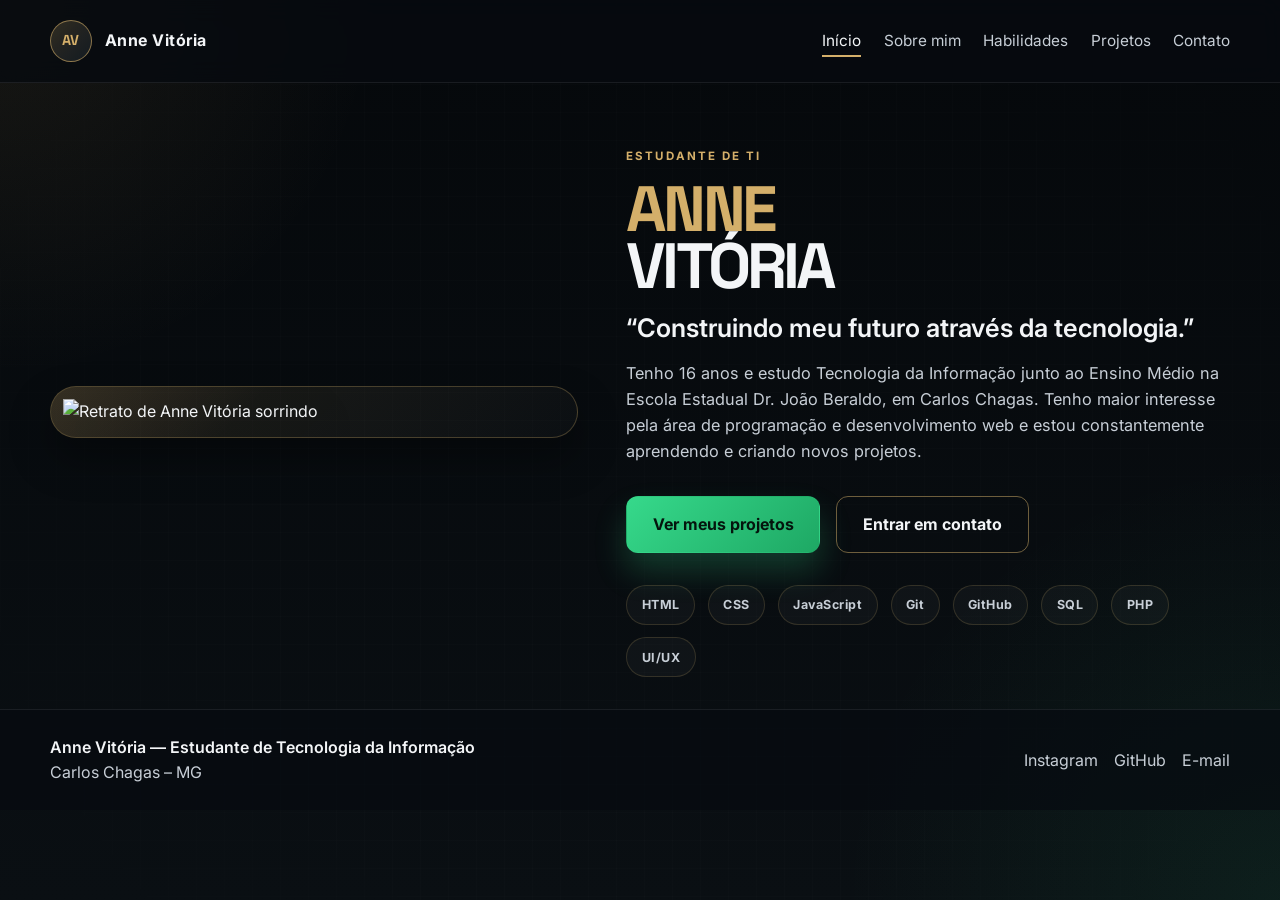
==== index.html @ f596e4fb "Add files via upload" ====
<!DOCTYPE html>
<html lang="pt-BR">
  <head>
    <meta charset="UTF-8" />
    <meta name="viewport" content="width=device-width, initial-scale=1.0" />
    <meta
      name="description"
      content="Portfólio pessoal de Anne Vitória, estudante de Tecnologia da Informação com interesse em programação e desenvolvimento web."
    />
    <title>Anne Vitória | Portfólio</title>
    <link rel="preconnect" href="https://fonts.googleapis.com" />
    <link rel="preconnect" href="https://fonts.gstatic.com" crossorigin />
    <link
      href="https://fonts.googleapis.com/css2?family=Inter:wght@400;500;600;700;800;900&family=Space+Grotesk:wght@500;700&display=swap"
      rel="stylesheet"
    />
    <link rel="stylesheet" href="styles.css" />
  </head>
  <body>
    <div class="page-shell">
      <header class="site-header">
        <div class="container nav-container">
          <a href="index.html" class="brand" aria-label="Página inicial">
            <span class="brand-mark">AV</span>
            <span class="brand-text">Anne Vitória</span>
          </a>

          <button
            class="nav-toggle"
            aria-label="Abrir menu"
            aria-expanded="false"
          >
            <span></span>
            <span></span>
            <span></span>
          </button>

          <nav class="main-nav" aria-label="Navegação principal">
            <ul>
              <li><a href="index.html" class="active">Início</a></li>
              <li><a href="about.html">Sobre mim</a></li>
              <li><a href="skills.html">Habilidades</a></li>
              <li><a href="projects.html">Projetos</a></li>
              <li><a href="contact.html">Contato</a></li>
            </ul>
          </nav>
        </div>
      </header>

      <main>
        <section class="hero">
          <div class="container hero-grid">
            <div class="hero-visual">
              <div class="photo-frame">
                <img
                  src="assets/anne-vitoria.png"
                  alt="Retrato de Anne Vitória sorrindo"
                />
              </div>
            </div>

            <div class="hero-content">
              <p class="eyebrow">Estudante de TI</p>
              <h1>
                Anne
                <span>Vitória</span>
              </h1>

              <p class="lead">
                “Construindo meu futuro através da tecnologia.”
              </p>

              <p class="description">
                Tenho 16 anos e estudo Tecnologia da Informação junto ao Ensino
                Médio na Escola Estadual Dr. João Beraldo, em Carlos Chagas. Tenho
                maior interesse pela área de programação e desenvolvimento web e
                estou constantemente aprendendo e criando novos projetos.
              </p>

              <div class="hero-actions">
                <a href="projects.html" class="btn btn-primary">Ver meus projetos</a>
                <a href="contact.html" class="btn btn-secondary">Entrar em contato</a>
              </div>

              <div class="tech-strip" aria-label="Tecnologias estudadas">
                <span>HTML</span>
                <span>CSS</span>
                <span>JavaScript</span>
                <span>Git</span>
                <span>GitHub</span>
                <span>SQL</span>
                <span>PHP</span>
                <span>UI/UX</span>
              </div>
            </div>
          </div>
        </section>
      </main>

      <footer class="site-footer">
        <div class="container footer-content">
          <div>
            <p class="footer-name">Anne Vitória — Estudante de Tecnologia da Informação</p>
            <p>Carlos Chagas – MG</p>
          </div>

          <div class="footer-links">
            <a href="https://www.instagram.com/anne.vitoriaps/?hl=zh-cn" target="_blank" rel="noreferrer">Instagram</a>
            <a href="https://github.com/" target="_blank" rel="noreferrer">GitHub</a>
            <a href="mailto:annevitoriaps10@gmail.com">E-mail</a>
          </div>
        </div>
      </footer>
    </div>

    <script src="script.js"></script>
  </body>
</html>
---- styles.css ----
:root {
  --bg: #070b10;
  --bg-soft: #10161d;
  --panel: #121a21;
  --panel-strong: #1a222b;
  --text: #f3f5f7;
  --text-soft: #c7ced6;
  --muted: #8f9aa5;
  --gold: #d4af6a;
  --gold-soft: rgba(212, 175, 106, 0.2);
  --green: #36d98b;
  --green-dark: #1ea864;
  --border: rgba(255, 255, 255, 0.08);
  --shadow: 0 20px 40px rgba(0, 0, 0, 0.35);
  --radius: 22px;
  --container: 1180px;
}

* {
  box-sizing: border-box;
  margin: 0;
  padding: 0;
}

html {
  scroll-behavior: smooth;
}

body {
  font-family: "Inter", sans-serif;
  background:
    radial-gradient(circle at top left, rgba(212, 175, 106, 0.09), transparent 24%),
    radial-gradient(circle at bottom right, rgba(54, 217, 139, 0.08), transparent 28%),
    linear-gradient(180deg, #05080b 0%, #0a0f13 100%);
  color: var(--text);
  line-height: 1.6;
}

img {
  max-width: 100%;
  display: block;
}

a {
  color: inherit;
  text-decoration: none;
}

button,
input,
textarea {
  font: inherit;
}

.page-shell {
  min-height: 100vh;
  position: relative;
  overflow: hidden;
}

.page-shell::before {
  content: "";
  position: absolute;
  inset: 0;
  background-image:
    linear-gradient(rgba(255, 255, 255, 0.02) 1px, transparent 1px),
    linear-gradient(90deg, rgba(255, 255, 255, 0.02) 1px, transparent 1px);
  background-size: 28px 28px;
  mask-image: radial-gradient(circle at center, black 50%, transparent 100%);
  pointer-events: none;
  opacity: 0.6;
}

.container {
  width: min(var(--container), calc(100% - 2rem));
  margin: 0 auto;
  position: relative;
  z-index: 1;
}

.site-header {
  position: sticky;
  top: 0;
  z-index: 100;
  background: rgba(7, 11, 16, 0.8);
  backdrop-filter: blur(12px);
  border-bottom: 1px solid var(--border);
}

.nav-container {
  display: flex;
  align-items: center;
  justify-content: space-between;
  min-height: 82px;
}

.brand {
  display: inline-flex;
  align-items: center;
  gap: 0.8rem;
  font-weight: 700;
  letter-spacing: 0.03em;
}

.brand-mark {
  width: 42px;
  height: 42px;
  border-radius: 50%;
  display: grid;
  place-items: center;
  border: 1px solid rgba(212, 175, 106, 0.6);
  background: linear-gradient(135deg, rgba(212, 175, 106, 0.2), rgba(35, 50, 63, 0.4));
  color: var(--gold);
  font-family: "Space Grotesk", sans-serif;
  font-size: 0.9rem;
}

.brand-text {
  font-size: 1rem;
  color: var(--text);
}

.main-nav ul {
  display: flex;
  align-items: center;
  gap: 1.4rem;
  list-style: none;
}

.main-nav a {
  color: var(--text-soft);
  font-size: 0.96rem;
  position: relative;
  transition: 0.25s ease;
}

.main-nav a::after {
  content: "";
  position: absolute;
  left: 0;
  bottom: -0.4rem;
  width: 100%;
  height: 2px;
  background: var(--gold);
  transform: scaleX(0);
  transform-origin: center;
  transition: transform 0.25s ease;
}

.main-nav a:hover::after,
.main-nav a.active::after {
  transform: scaleX(1);
}

.main-nav a:hover,
.main-nav a.active {
  color: var(--text);
}

.hero {
  padding: 4rem 0 2rem;
}

.hero-grid {
  display: grid;
  grid-template-columns: 1.05fr 1.2fr;
  align-items: center;
  gap: 3rem;
}

.hero-visual {
  display: flex;
  justify-content: center;
  align-items: center;
}

.photo-frame {
  position: relative;
  width: min(560px, 100%);
  border-radius: 28px;
  background: linear-gradient(135deg, rgba(212, 175, 106, 0.12), rgba(255, 255, 255, 0.02));
  border: 1px solid rgba(212, 175, 106, 0.28);
  box-shadow: var(--shadow);
  padding: 12px;
  overflow: hidden;
}

.photo-frame::before {
  content: "";
  position: absolute;
  inset: 0;
  background: linear-gradient(135deg, rgba(212, 175, 106, 0.12), transparent 38%);
  pointer-events: none;
}

.photo-frame img {
  width: 100%;
  height: auto;
  object-fit: cover;
  filter: drop-shadow(0 18px 30px rgba(0, 0, 0, 0.35));
}

.hero-content h1 {
  font-family: "Space Grotesk", sans-serif;
  font-size: clamp(3rem, 5vw, 6rem);
  line-height: 0.88;
  letter-spacing: -0.06em;
  margin-bottom: 1.2rem;
  color: var(--gold);
  text-transform: uppercase;
}

.hero-content h1 span {
  display: block;
  color: var(--text);
}

.eyebrow {
  color: var(--gold);
  text-transform: uppercase;
  letter-spacing: 0.18em;
  font-size: 0.72rem;
  font-weight: 700;
  margin-bottom: 1rem;
}

.lead {
  font-size: clamp(1.3rem, 2vw, 2.2rem);
  line-height: 1.2;
  color: var(--text);
  margin-bottom: 1rem;
  font-weight: 600;
}

.description {
  max-width: 620px;
  color: var(--text-soft);
  font-size: 1.02rem;
  margin-bottom: 2rem;
}

.hero-actions {
  display: flex;
  flex-wrap: wrap;
  gap: 1rem;
  margin-bottom: 2rem;
}

.btn {
  display: inline-flex;
  align-items: center;
  justify-content: center;
  min-height: 52px;
  padding: 0.9rem 1.6rem;
  border-radius: 12px;
  font-weight: 700;
  transition: all 0.25s ease;
  border: 1px solid transparent;
  cursor: pointer;
}

.btn-small {
  min-height: 42px;
  padding: 0.72rem 1.2rem;
  font-size: 0.9rem;
}

.btn-primary {
  background: linear-gradient(135deg, var(--green), var(--green-dark));
  color: #04150d;
  box-shadow: 0 18px 32px rgba(54, 217, 139, 0.22);
}

.btn-primary:hover {
  transform: translateY(-2px);
  box-shadow: 0 22px 38px rgba(54, 217, 139, 0.26);
}

.btn-secondary {
  background: transparent;
  border-color: rgba(212, 175, 106, 0.5);
  color: var(--text);
}

.btn-secondary:hover {
  background: rgba(212, 175, 106, 0.08);
}

.btn-full {
  width: 100%;
}

.tech-strip {
  display: flex;
  flex-wrap: wrap;
  gap: 0.8rem;
  margin-top: 1rem;
}

.tech-strip span {
  display: inline-flex;
  align-items: center;
  justify-content: center;
  min-height: 40px;
  padding: 0.55rem 0.9rem;
  border-radius: 999px;
  font-size: 0.78rem;
  font-weight: 700;
  background: rgba(255, 255, 255, 0.03);
  border: 1px solid rgba(212, 175, 106, 0.18);
  color: var(--text-soft);
  letter-spacing: 0.04em;
}

.section {
  padding: 3rem 0 5rem;
}

.page-hero {
  padding: 4rem 0 1.5rem;
  text-align: center;
}

.narrow {
  max-width: 760px;
}

.section-tag {
  color: var(--gold);
  text-transform: uppercase;
  letter-spacing: 0.18em;
  font-size: 0.7rem;
  font-weight: 700;
  margin-bottom: 1rem;
}

.page-hero h2 {
  font-family: "Space Grotesk", sans-serif;
  font-size: clamp(2.2rem, 4vw, 4rem);
  line-height: 1.08;
}

.about-layout {
  display: grid;
  grid-template-columns: 0.95fr 1.15fr;
  gap: 2.5rem;
  align-items: center;
}

.image-panel {
  border-radius: var(--radius);
  background: linear-gradient(135deg, rgba(212, 175, 106, 0.09), rgba(54, 217, 139, 0.03));
  border: 1px solid var(--border);
  overflow: hidden;
  box-shadow: var(--shadow);
  padding: 0.8rem;
}

.image-panel img {
  width: 100%;
  min-height: 420px;
  object-fit: cover;
  border-radius: 18px;
}

.about-text {
  display: grid;
  gap: 1.2rem;
  color: var(--text-soft);
  font-size: 1.04rem;
}

.skills-grid {
  display: grid;
  grid-template-columns: repeat(4, minmax(0, 1fr));
  gap: 1.5rem;
}

.skill-card {
  background: linear-gradient(180deg, rgba(18, 26, 33, 0.9), rgba(13, 18, 23, 0.95));
  border: 1px solid var(--border);
  border-radius: var(--radius);
  padding: 1.5rem;
  min-height: 220px;
  transition: 0.25s ease;
}

.skill-card:hover {
  transform: translateY(-5px);
  border-color: rgba(212, 175, 106, 0.4);
  box-shadow: var(--shadow);
}

.skill-icon {
  width: 74px;
  height: 74px;
  border-radius: 18px;
  display: grid;
  place-items: center;
  background: linear-gradient(135deg, rgba(212, 175, 106, 0.2), rgba(54, 217, 139, 0.1));
  border: 1px solid rgba(212, 175, 106, 0.3);
  font-size: 0.82rem;
  font-weight: 800;
  letter-spacing: 0.04em;
  color: var(--gold);
  margin-bottom: 1.1rem;
}

.skill-card h3 {
  margin-bottom: 0.7rem;
  font-size: 1.15rem;
  color: var(--text);
}

.skill-card p {
  color: var(--text-soft);
  font-size: 0.96rem;
}

.projects-grid {
  display: grid;
  grid-template-columns: repeat(2, minmax(0, 1fr));
  gap: 1.8rem;
}

.project-card {
  background: linear-gradient(180deg, rgba(18, 26, 33, 0.9), rgba(13, 18, 23, 0.95));
  border: 1px solid var(--border);
  border-radius: var(--radius);
  overflow: hidden;
  transition: 0.25s ease;
}

.project-card:hover {
  transform: translateY(-5px);
  box-shadow: var(--shadow);
}

.project-thumb {
  height: 230px;
  background-size: cover;
  background-position: center;
  border-bottom: 1px solid var(--border);
}

.project-thumb-tech {
  background:
    linear-gradient(135deg, rgba(0, 0, 0, 0.2), rgba(0, 0, 0, 0.45)),
    linear-gradient(135deg, #1e2d39, #0e1f2d 50%, #171d25);
}

.project-thumb-two {
  background:
    linear-gradient(135deg, rgba(54, 217, 139, 0.2), rgba(0, 0, 0, 0.5)),
    linear-gradient(135deg, #162229, #101a1f);
}

.project-thumb-three {
  background:
    linear-gradient(135deg, rgba(212, 175, 106, 0.2), rgba(0, 0, 0, 0.45)),
    linear-gradient(135deg, #1a1d29, #0d1017);
}

.project-thumb-four {
  background:
    linear-gradient(135deg, rgba(255, 255, 255, 0.08), rgba(0, 0, 0, 0.35)),
    linear-gradient(135deg, #1d272d, #0d161d);
}

.project-content {
  padding: 1.4rem 1.3rem 1.7rem;
}

.project-tag {
  display: inline-block;
  margin-bottom: 0.6rem;
  color: var(--gold);
  font-weight: 700;
  font-size: 0.76rem;
  text-transform: uppercase;
  letter-spacing: 0.08em;
}

.project-content h3 {
  margin-bottom: 0.7rem;
  font-size: 1.45rem;
}

.project-content p {
  color: var(--text-soft);
  margin-bottom: 1.2rem;
}

.contact-layout {
  display: grid;
  grid-template-columns: 0.9fr 1.1fr;
  gap: 2rem;
  align-items: start;
}

.contact-info {
  background: rgba(18, 26, 33, 0.9);
  border: 1px solid var(--border);
  border-radius: var(--radius);
  padding: 1.8rem;
}

.contact-intro {
  color: var(--text);
  font-size: 1.1rem;
  margin-bottom: 1.5rem;
  line-height: 1.7;
}

.contact-list {
  display: grid;
  gap: 1rem;
}

.contact-list a {
  display: grid;
  gap: 0.25rem;
  border: 1px solid var(--border);
  border-radius: 14px;
  padding: 1rem 1.1rem;
  background: rgba(255, 255, 255, 0.02);
  transition: 0.25s ease;
}

.contact-list a:hover {
  border-color: rgba(212, 175, 106, 0.5);
  transform: translateY(-2px);
}

.contact-label {
  color: var(--gold);
  font-size: 0.72rem;
  font-weight: 700;
  letter-spacing: 0.08em;
  text-transform: uppercase;
}

.contact-form {
  background: rgba(18, 26, 33, 0.9);
  border: 1px solid var(--border);
  border-radius: var(--radius);
  padding: 1.8rem;
}

.field {
  display: grid;
  gap: 0.45rem;
  margin-bottom: 1.1rem;
}

.field label {
  color: var(--text);
  font-weight: 600;
}

.field input,
.field textarea {
  width: 100%;
  border: 1px solid rgba(255, 255, 255, 0.08);
  border-radius: 12px;
  padding: 0.85rem 1rem;
  background: rgba(255, 255, 255, 0.02);
  color: var(--text);
  transition: border-color 0.2s ease;
}

.field input:focus,
.field textarea:focus {
  outline: none;
  border-color: rgba(212, 175, 106, 0.7);
  box-shadow: 0 0 0 3px rgba(212, 175, 106, 0.1);
}

.field textarea {
  min-height: 150px;
  resize: vertical;
}

.error-message {
  min-height: 18px;
  color: #ff7d7d;
  font-size: 0.78rem;
}

.site-footer {
  position: relative;
  z-index: 1;
  border-top: 1px solid var(--border);
  background: rgba(7, 11, 16, 0.7);
}

.footer-content {
  display: flex;
  align-items: center;
  justify-content: space-between;
  gap: 1rem;
  min-height: 100px;
  color: var(--text-soft);
}

.footer-name {
  color: var(--text);
  font-weight: 600;
}

.footer-links {
  display: flex;
  align-items: center;
  flex-wrap: wrap;
  gap: 1rem;
}

.footer-links a {
  color: var(--text-soft);
}

.footer-links a:hover {
  color: var(--gold);
}

.nav-toggle {
  display: none;
  width: 46px;
  height: 46px;
  border-radius: 12px;
  border: 1px solid var(--border);
  background: rgba(255, 255, 255, 0.02);
  cursor: pointer;
  position: relative;
}

.nav-toggle span {
  display: block;
  width: 22px;
  height: 2px;
  background: var(--text);
  border-radius: 2px;
  margin: 0 auto 5px;
}

.nav-toggle span:last-child {
  margin-bottom: 0;
}

@media (max-width: 960px) {
  .hero-grid,
  .about-layout,
  .contact-layout {
    grid-template-columns: 1fr;
  }

  .skills-grid {
    grid-template-columns: repeat(2, minmax(0, 1fr));
  }
}

@media (max-width: 720px) {
  .nav-toggle {
    display: block;
  }

  .main-nav {
    position: absolute;
    top: calc(100% + 0.5rem);
    left: 0;
    right: 0;
    background: rgba(7, 11, 16, 0.96);
    border: 1px solid var(--border);
    border-radius: 18px;
    padding: 1rem;
    opacity: 0;
    visibility: hidden;
    transform: translateY(-10px);
    transition: all 0.25s ease;
  }

  .main-nav.open {
    opacity: 1;
    visibility: visible;
    transform: translateY(0);
  }

  .main-nav ul {
    flex-direction: column;
    align-items: flex-start;
    gap: 0.8rem;
  }

  .projects-grid,
  .skills-grid {
    grid-template-columns: 1fr;
  }

  .footer-content {
    flex-direction: column;
    justify-content: center;
    text-align: center;
    padding: 1.2rem 0;
  }
}
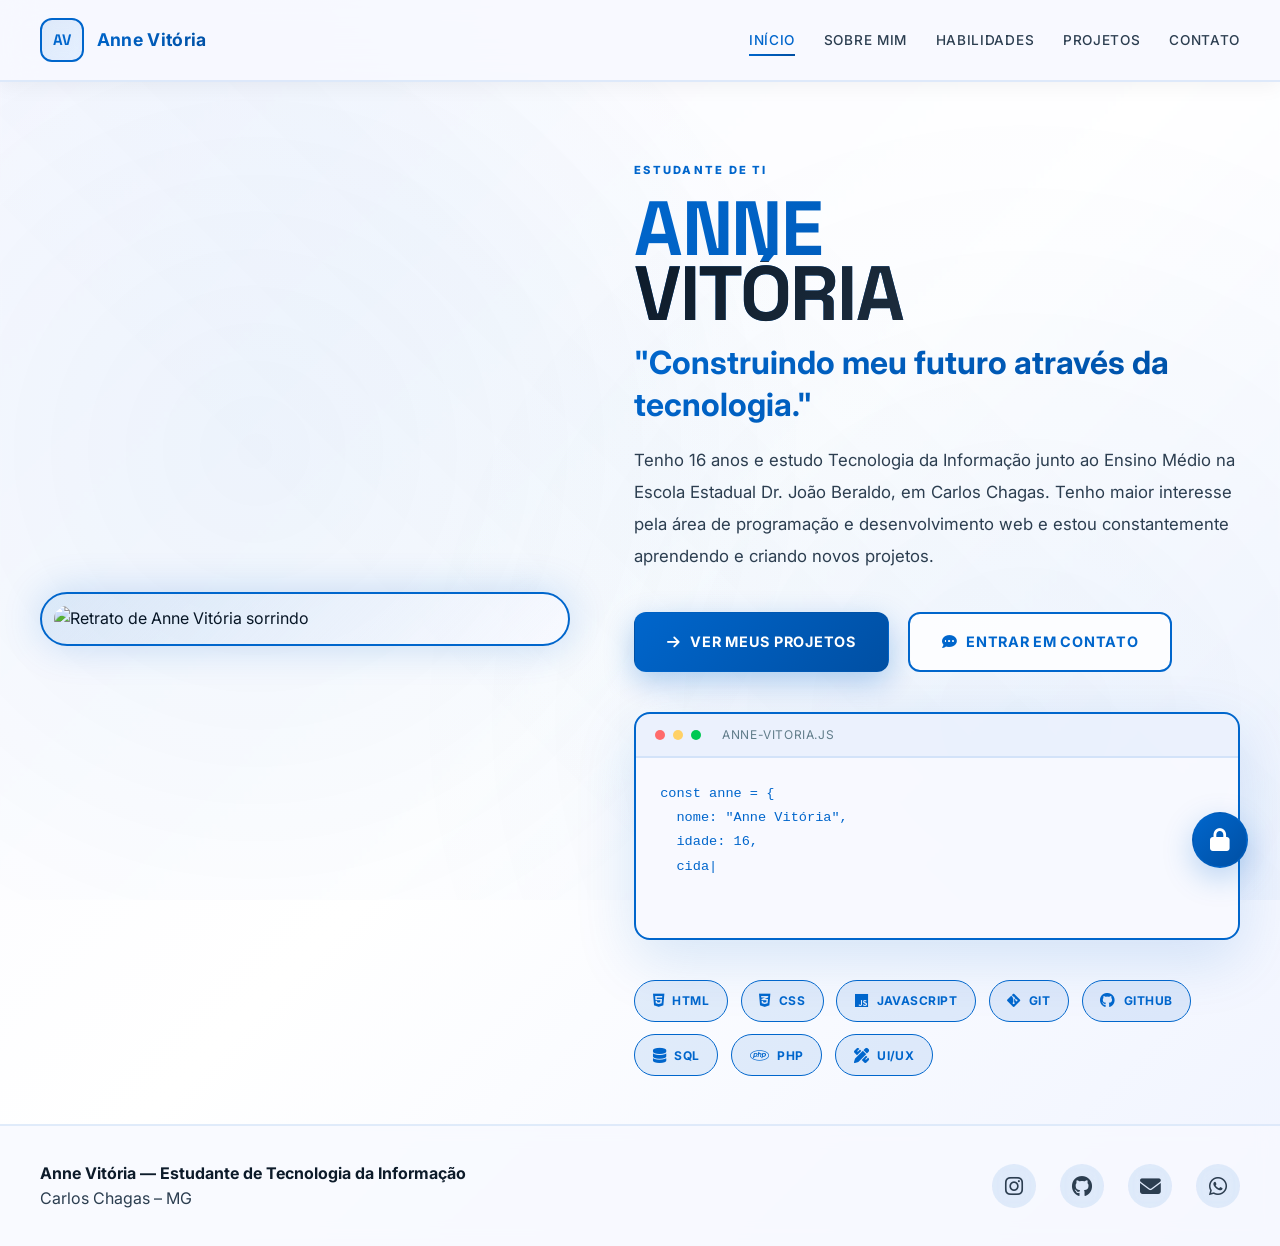
==== commit 433b5719: "Add files via upload" ====
--- a/index.html
+++ b/index.html
@@ -5,19 +5,28 @@
     <meta name="viewport" content="width=device-width, initial-scale=1.0" />
     <meta
       name="description"
-      content="Portfólio pessoal de Anne Vitória, estudante de Tecnologia da Informação com interesse em programação e desenvolvimento web."
+      content="Portfólio profissional de Anne Vitória, estudante de Tecnologia da Informação com interesse em programação e desenvolvimento web."
     />
     <title>Anne Vitória | Portfólio</title>
+
     <link rel="preconnect" href="https://fonts.googleapis.com" />
     <link rel="preconnect" href="https://fonts.gstatic.com" crossorigin />
     <link
       href="https://fonts.googleapis.com/css2?family=Inter:wght@400;500;600;700;800;900&family=Space+Grotesk:wght@500;700&display=swap"
       rel="stylesheet"
     />
+
+    <link rel="stylesheet" href="https://cdnjs.cloudflare.com/ajax/libs/font-awesome/6.4.0/css/all.min.css" />
+
     <link rel="stylesheet" href="styles.css" />
   </head>
   <body>
     <div class="page-shell">
+      <!-- Botão Admin no canto -->
+      <button class="admin-button" title="Painel de Administrador" aria-label="Abrir painel de administrador">
+        <i class="fas fa-lock"></i>
+      </button>
+
       <header class="site-header">
         <div class="container nav-container">
           <a href="index.html" class="brand" aria-label="Página inicial">
@@ -25,11 +34,7 @@
             <span class="brand-text">Anne Vitória</span>
           </a>
 
-          <button
-            class="nav-toggle"
-            aria-label="Abrir menu"
-            aria-expanded="false"
-          >
+          <button class="nav-toggle" aria-label="Abrir menu" aria-expanded="false">
             <span></span>
             <span></span>
             <span></span>
@@ -38,10 +43,10 @@
           <nav class="main-nav" aria-label="Navegação principal">
             <ul>
               <li><a href="index.html" class="active">Início</a></li>
-              <li><a href="about.html">Sobre mim</a></li>
-              <li><a href="skills.html">Habilidades</a></li>
-              <li><a href="projects.html">Projetos</a></li>
-              <li><a href="contact.html">Contato</a></li>
+              <li><a href="sobre.html">Sobre mim</a></li>
+              <li><a href="habilidades.html">Habilidades</a></li>
+              <li><a href="projetos.html">Projetos</a></li>
+              <li><a href="contato.html">Contato</a></li>
             </ul>
           </nav>
         </div>
@@ -50,47 +55,59 @@
       <main>
         <section class="hero">
           <div class="container hero-grid">
-            <div class="hero-visual">
+            <div class="hero-visual fade-in-left">
               <div class="photo-frame">
                 <img
-                  src="assets/anne-vitoria.png"
+                  src="anne-vitoria.png"
                   alt="Retrato de Anne Vitória sorrindo"
                 />
               </div>
             </div>
 
-            <div class="hero-content">
-              <p class="eyebrow">Estudante de TI</p>
+            <div class="hero-content fade-in-right">
+              <p class="eyebrow slide-in">Estudante de TI</p>
               <h1>
                 Anne
                 <span>Vitória</span>
               </h1>
 
-              <p class="lead">
-                “Construindo meu futuro através da tecnologia.”
-              </p>
+              <p class="lead">"Construindo meu futuro através da tecnologia."</p>
 
               <p class="description">
                 Tenho 16 anos e estudo Tecnologia da Informação junto ao Ensino
-                Médio na Escola Estadual Dr. João Beraldo, em Carlos Chagas. Tenho
-                maior interesse pela área de programação e desenvolvimento web e
-                estou constantemente aprendendo e criando novos projetos.
+                Médio na Escola Estadual Dr. João Beraldo, em Carlos Chagas.
+                Tenho maior interesse pela área de programação e desenvolvimento
+                web e estou constantemente aprendendo e criando novos projetos.
               </p>
 
               <div class="hero-actions">
-                <a href="projects.html" class="btn btn-primary">Ver meus projetos</a>
-                <a href="contact.html" class="btn btn-secondary">Entrar em contato</a>
+                <a href="projetos.html" class="btn btn-primary btn-animate">
+                  <i class="fas fa-arrow-right"></i> Ver meus projetos
+                </a>
+                <a href="contato.html" class="btn btn-secondary btn-animate">
+                  <i class="fas fa-comment-dots"></i> Entrar em contato
+                </a>
               </div>
 
-              <div class="tech-strip" aria-label="Tecnologias estudadas">
-                <span>HTML</span>
-                <span>CSS</span>
-                <span>JavaScript</span>
-                <span>Git</span>
-                <span>GitHub</span>
-                <span>SQL</span>
-                <span>PHP</span>
-                <span>UI/UX</span>
+              <div class="code-window fade-in-up">
+                <div class="code-window-header">
+                  <span></span>
+                  <span></span>
+                  <span></span>
+                  <small>anne-vitoria.js</small>
+                </div>
+                <pre><code id="typingCode"></code></pre>
+              </div>
+
+              <div class="tech-strip fade-in-up-delay" aria-label="Tecnologias estudadas">
+                <span><i class="fab fa-html5"></i> HTML</span>
+                <span><i class="fab fa-css3-alt"></i> CSS</span>
+                <span><i class="fab fa-js"></i> JavaScript</span>
+                <span><i class="fab fa-git-alt"></i> Git</span>
+                <span><i class="fab fa-github"></i> GitHub</span>
+                <span><i class="fas fa-database"></i> SQL</span>
+                <span><i class="fab fa-php"></i> PHP</span>
+                <span><i class="fas fa-pencil-ruler"></i> UI/UX</span>
               </div>
             </div>
           </div>
@@ -105,14 +122,24 @@
           </div>
 
           <div class="footer-links">
-            <a href="https://www.instagram.com/anne.vitoriaps/?hl=zh-cn" target="_blank" rel="noreferrer">Instagram</a>
-            <a href="https://github.com/" target="_blank" rel="noreferrer">GitHub</a>
-            <a href="mailto:annevitoriaps10@gmail.com">E-mail</a>
+            <a href="https://www.instagram.com/anne.vitoriaps/?hl=zh-cn" target="_blank" rel="noopener noreferrer">
+              <i class="fab fa-instagram"></i>
+            </a>
+            <a href="https://github.com/" target="_blank" rel="noopener noreferrer">
+              <i class="fab fa-github"></i>
+            </a>
+            <a href="mailto:annevitoriaps10@gmail.com">
+              <i class="fas fa-envelope"></i>
+            </a>
+            <a href="https://wa.me/5533998414684" target="_blank" rel="noopener noreferrer">
+              <i class="fab fa-whatsapp"></i>
+            </a>
           </div>
         </div>
       </footer>
     </div>
 
+    <script src="https://cdn.jsdelivr.net/npm/@supabase/supabase-js@2"></script>
     <script src="script.js"></script>
   </body>
 </html>
--- a/styles.css
+++ b/styles.css
@@ -1,19 +1,21 @@
 :root {
-  --bg: #070b10;
-  --bg-soft: #10161d;
-  --panel: #121a21;
-  --panel-strong: #1a222b;
-  --text: #f3f5f7;
-  --text-soft: #c7ced6;
-  --muted: #8f9aa5;
-  --gold: #d4af6a;
-  --gold-soft: rgba(212, 175, 106, 0.2);
-  --green: #36d98b;
-  --green-dark: #1ea864;
-  --border: rgba(255, 255, 255, 0.08);
-  --shadow: 0 20px 40px rgba(0, 0, 0, 0.35);
-  --radius: 22px;
-  --container: 1180px;
+  --bg: #f8f9ff;
+  --bg-soft: #ffffff;
+  --panel: #f0f4ff;
+  --panel-strong: #e8ecff;
+  --text: #0d1b2a;
+  --text-soft: #2c3e50;
+  --muted: #617d8a;
+  --accent: #0066cc;
+  --accent-dark: #004fa3;
+  --accent-light: #3d9eff;
+  --highlight: #0052a3;
+  --success: #00c853;
+  --border: rgba(0, 102, 204, 0.15);
+  --shadow: 0 20px 60px rgba(0, 0, 0, 0.1);
+  --shadow-sm: 0 8px 20px rgba(0, 0, 0, 0.08);
+  --radius: 18px;
+  --container: 1200px;
 }
 
 * {
@@ -28,12 +30,24 @@
 
 body {
   font-family: "Inter", sans-serif;
-  background:
-    radial-gradient(circle at top left, rgba(212, 175, 106, 0.09), transparent 24%),
-    radial-gradient(circle at bottom right, rgba(54, 217, 139, 0.08), transparent 28%),
-    linear-gradient(180deg, #05080b 0%, #0a0f13 100%);
+  background: linear-gradient(135deg, #f8f9ff 0%, #ffffff 50%, #f0f4ff 100%);
   color: var(--text);
   line-height: 1.6;
+  overflow-x: hidden;
+  position: relative;
+}
+
+body::before {
+  content: "";
+  position: fixed;
+  inset: 0;
+  background-image:
+    radial-gradient(circle at 20% 50%, rgba(0, 102, 204, 0.06) 0%, transparent 50%),
+    radial-gradient(circle at 80% 80%, rgba(0, 102, 204, 0.04) 0%, transparent 50%),
+    linear-gradient(45deg, transparent 30%, rgba(0, 102, 204, 0.02) 50%, transparent 70%);
+  pointer-events: none;
+  z-index: 0;
+  backdrop-filter: blur(1px);
 }
 
 img {
@@ -56,42 +70,151 @@
   min-height: 100vh;
   position: relative;
   overflow: hidden;
-}
-
-.page-shell::before {
-  content: "";
-  position: absolute;
-  inset: 0;
-  background-image:
-    linear-gradient(rgba(255, 255, 255, 0.02) 1px, transparent 1px),
-    linear-gradient(90deg, rgba(255, 255, 255, 0.02) 1px, transparent 1px);
-  background-size: 28px 28px;
-  mask-image: radial-gradient(circle at center, black 50%, transparent 100%);
-  pointer-events: none;
-  opacity: 0.6;
+  display: flex;
+  flex-direction: column;
+  z-index: 1;
+}
+
+main {
+  flex: 1;
+  position: relative;
+  z-index: 1;
 }
 
 .container {
   width: min(var(--container), calc(100% - 2rem));
   margin: 0 auto;
   position: relative;
-  z-index: 1;
+}
+
+/* Botão Admin no canto */
+
+.admin-button {
+  position: fixed;
+  bottom: 2rem;
+  right: 2rem;
+  width: 56px;
+  height: 56px;
+  border-radius: 50%;
+  background: linear-gradient(135deg, var(--accent), var(--accent-dark));
+  border: 2px solid rgba(0, 102, 204, 0.3);
+  color: white;
+  font-size: 1.4rem;
+  cursor: pointer;
+  z-index: 50;
+  box-shadow: 0 10px 30px rgba(0, 102, 204, 0.25);
+  transition: all 0.4s cubic-bezier(0.34, 1.56, 0.64, 1);
+  display: flex;
+  align-items: center;
+  justify-content: center;
+  backdrop-filter: blur(10px);
+}
+
+.admin-button:hover {
+  transform: scale(1.15) rotate(15deg);
+  box-shadow: 0 15px 40px rgba(0, 102, 204, 0.4);
+  backdrop-filter: blur(15px);
+}
+
+.admin-button:active {
+  transform: scale(0.95);
+}
+
+/* Animações */
+
+@keyframes fadeInLeft {
+  from {
+    opacity: 0;
+    transform: translateX(-60px);
+  }
+  to {
+    opacity: 1;
+    transform: translateX(0);
+  }
+}
+
+@keyframes fadeInRight {
+  from {
+    opacity: 0;
+    transform: translateX(60px);
+  }
+  to {
+    opacity: 1;
+    transform: translateX(0);
+  }
+}
+
+@keyframes fadeInUp {
+  from {
+    opacity: 0;
+    transform: translateY(40px);
+  }
+  to {
+    opacity: 1;
+    transform: translateY(0);
+  }
+}
+
+@keyframes slideIn {
+  from {
+    opacity: 0;
+    transform: translateX(-30px);
+  }
+  to {
+    opacity: 1;
+    transform: translateX(0);
+  }
+}
+
+@keyframes glow {
+  0% {
+    box-shadow: 0 0 20px rgba(0, 102, 204, 0.5);
+  }
+  50% {
+    box-shadow: 0 0 40px rgba(0, 102, 204, 0.8);
+  }
+  100% {
+    box-shadow: 0 0 20px rgba(0, 102, 204, 0.5);
+  }
+}
+
+.fade-in-left {
+  animation: fadeInLeft 0.8s ease-out forwards;
+}
+
+.fade-in-right {
+  animation: fadeInRight 0.8s ease-out forwards;
+}
+
+.fade-in-up {
+  animation: fadeInUp 0.8s ease-out 0.4s forwards;
+  opacity: 0;
+}
+
+.fade-in-up-delay {
+  animation: fadeInUp 0.8s ease-out 0.6s forwards;
+  opacity: 0;
+}
+
+.slide-in {
+  animation: slideIn 0.6s ease-out forwards;
 }
 
 .site-header {
   position: sticky;
   top: 0;
   z-index: 100;
-  background: rgba(7, 11, 16, 0.8);
-  backdrop-filter: blur(12px);
-  border-bottom: 1px solid var(--border);
+  background: rgba(248, 249, 255, 0.9);
+  backdrop-filter: blur(16px);
+  border-bottom: 2px solid rgba(0, 102, 204, 0.1);
+  box-shadow: 0 4px 20px rgba(0, 0, 0, 0.05);
 }
 
 .nav-container {
   display: flex;
   align-items: center;
   justify-content: space-between;
-  min-height: 82px;
+  min-height: 80px;
 }
 
 .brand {
@@ -99,52 +222,74 @@
   align-items: center;
   gap: 0.8rem;
   font-weight: 700;
-  letter-spacing: 0.03em;
+  letter-spacing: 0.02em;
+  transition: all 0.3s ease;
+}
+
+.brand:hover {
+  transform: scale(1.05);
 }
 
 .brand-mark {
-  width: 42px;
-  height: 42px;
-  border-radius: 50%;
+  width: 44px;
+  height: 44px;
+  border-radius: 12px;
   display: grid;
   place-items: center;
-  border: 1px solid rgba(212, 175, 106, 0.6);
-  background: linear-gradient(135deg, rgba(212, 175, 106, 0.2), rgba(35, 50, 63, 0.4));
-  color: var(--gold);
+  border: 2px solid var(--accent);
+  background: linear-gradient(135deg, rgba(0, 102, 204, 0.1), rgba(61, 158, 255, 0.1));
+  color: var(--accent);
   font-family: "Space Grotesk", sans-serif;
-  font-size: 0.9rem;
+  font-size: 0.95rem;
+  font-weight: 800;
+  transition: all 0.3s ease;
+  backdrop-filter: blur(8px);
+}
+
+.brand:hover .brand-mark {
+  border-color: var(--accent-dark);
+  box-shadow: 0 0 20px rgba(0, 102, 204, 0.3);
+  background: linear-gradient(135deg, rgba(0, 102, 204, 0.15), rgba(61, 158, 255, 0.15));
+  backdrop-filter: blur(12px);
 }
 
 .brand-text {
-  font-size: 1rem;
-  color: var(--text);
+  font-size: 1.1rem;
+  background: linear-gradient(135deg, var(--accent), var(--accent-dark));
+  -webkit-background-clip: text;
+  -webkit-text-fill-color: transparent;
+  background-clip: text;
 }
 
 .main-nav ul {
   display: flex;
   align-items: center;
-  gap: 1.4rem;
+  gap: 1.8rem;
   list-style: none;
 }
 
 .main-nav a {
   color: var(--text-soft);
-  font-size: 0.96rem;
+  font-size: 0.95rem;
   position: relative;
-  transition: 0.25s ease;
+  transition: all 0.3s ease;
+  font-weight: 500;
+  text-transform: uppercase;
+  letter-spacing: 0.05em;
+  font-size: 0.85rem;
 }
 
 .main-nav a::after {
   content: "";
   position: absolute;
   left: 0;
-  bottom: -0.4rem;
+  bottom: -0.5rem;
   width: 100%;
   height: 2px;
-  background: var(--gold);
+  background: linear-gradient(90deg, var(--accent), var(--accent-dark));
   transform: scaleX(0);
   transform-origin: center;
-  transition: transform 0.25s ease;
+  transition: transform 0.3s ease;
 }
 
 .main-nav a:hover::after,
@@ -154,18 +299,18 @@
 
 .main-nav a:hover,
 .main-nav a.active {
-  color: var(--text);
+  color: var(--accent);
 }
 
 .hero {
-  padding: 4rem 0 2rem;
+  padding: 5rem 0 3rem;
 }
 
 .hero-grid {
   display: grid;
   grid-template-columns: 1.05fr 1.2fr;
   align-items: center;
-  gap: 3rem;
+  gap: 4rem;
 }
 
 .hero-visual {
@@ -178,402 +323,762 @@
   position: relative;
   width: min(560px, 100%);
   border-radius: 28px;
-  background: linear-gradient(135deg, rgba(212, 175, 106, 0.12), rgba(255, 255, 255, 0.02));
-  border: 1px solid rgba(212, 175, 106, 0.28);
-  box-shadow: var(--shadow);
+  background: linear-gradient(135deg, rgba(0, 102, 204, 0.1), rgba(248, 249, 255, 0.8));
+  border: 2px solid var(--accent);
+  box-shadow: 0 0 40px rgba(0, 102, 204, 0.2);
   padding: 12px;
   overflow: hidden;
-}
-
-.photo-frame::before {
-  content: "";
-  position: absolute;
-  inset: 0;
-  background: linear-gradient(135deg, rgba(212, 175, 106, 0.12), transparent 38%);
-  pointer-events: none;
+  transition: all 0.5s ease;
+  backdrop-filter: blur(10px);
+}
+
+.photo-frame:hover {
+  border-color: var(--accent-dark);
+  box-shadow: 0 0 60px rgba(0, 102, 204, 0.4);
+  transform: scale(1.03);
+  backdrop-filter: blur(15px);
 }
 
 .photo-frame img {
   width: 100%;
   height: auto;
   object-fit: cover;
-  filter: drop-shadow(0 18px 30px rgba(0, 0, 0, 0.35));
+  border-radius: 20px;
+  filter: brightness(1) contrast(1.05);
+  transition: filter 0.5s ease;
+}
+
+.photo-frame:hover img {
+  filter: brightness(1.05) contrast(1.1);
 }
 
 .hero-content h1 {
   font-family: "Space Grotesk", sans-serif;
-  font-size: clamp(3rem, 5vw, 6rem);
-  line-height: 0.88;
-  letter-spacing: -0.06em;
-  margin-bottom: 1.2rem;
-  color: var(--gold);
+  font-size: clamp(3.5rem, 6vw, 7rem);
+  line-height: 0.85;
+  letter-spacing: -0.02em;
+  margin-bottom: 1rem;
+  background: linear-gradient(135deg, var(--accent), var(--accent-dark));
+  -webkit-background-clip: text;
+  -webkit-text-fill-color: transparent;
+  background-clip: text;
   text-transform: uppercase;
+  font-weight: 900;
 }
 
 .hero-content h1 span {
   display: block;
+  background: linear-gradient(135deg, var(--text), var(--text-soft));
+  -webkit-background-clip: text;
+  -webkit-text-fill-color: transparent;
+  background-clip: text;
+}
+
+.eyebrow {
+  color: var(--accent);
+  text-transform: uppercase;
+  letter-spacing: 0.2em;
+  font-size: 0.7rem;
+  font-weight: 800;
+  margin-bottom: 1rem;
+}
+
+.lead {
+  font-size: clamp(1.4rem, 2.5vw, 2.4rem);
+  line-height: 1.3;
   color: var(--text);
-}
-
-.eyebrow {
-  color: var(--gold);
-  text-transform: uppercase;
-  letter-spacing: 0.18em;
-  font-size: 0.72rem;
+  margin-bottom: 1.2rem;
   font-weight: 700;
-  margin-bottom: 1rem;
-}
-
-.lead {
-  font-size: clamp(1.3rem, 2vw, 2.2rem);
-  line-height: 1.2;
-  color: var(--text);
-  margin-bottom: 1rem;
-  font-weight: 600;
+  background: linear-gradient(135deg, var(--accent), var(--accent-dark));
+  -webkit-background-clip: text;
+  -webkit-text-fill-color: transparent;
+  background-clip: text;
 }
 
 .description {
   max-width: 620px;
   color: var(--text-soft);
-  font-size: 1.02rem;
-  margin-bottom: 2rem;
+  font-size: 1.05rem;
+  margin-bottom: 2.5rem;
+  line-height: 1.9;
 }
 
 .hero-actions {
   display: flex;
   flex-wrap: wrap;
-  gap: 1rem;
-  margin-bottom: 2rem;
+  gap: 1.2rem;
+  margin-bottom: 2.5rem;
 }
 
 .btn {
   display: inline-flex;
   align-items: center;
   justify-content: center;
-  min-height: 52px;
-  padding: 0.9rem 1.6rem;
+  gap: 0.6rem;
+  min-height: 54px;
+  padding: 1rem 2rem;
   border-radius: 12px;
   font-weight: 700;
-  transition: all 0.25s ease;
+  transition: all 0.3s ease;
   border: 1px solid transparent;
   cursor: pointer;
+  position: relative;
+  overflow: hidden;
+  text-transform: uppercase;
+  letter-spacing: 0.05em;
+  font-size: 0.9rem;
+  backdrop-filter: blur(10px);
+}
+
+.btn::before {
+  content: "";
+  position: absolute;
+  inset: 0;
+  background: linear-gradient(45deg, transparent 30%, rgba(255, 255, 255, 0.2), transparent 70%);
+  transform: translateX(-100%);
+  transition: transform 0.6s ease;
+}
+
+.btn:hover::before {
+  transform: translateX(100%);
 }
 
 .btn-small {
   min-height: 42px;
-  padding: 0.72rem 1.2rem;
-  font-size: 0.9rem;
+  padding: 0.7rem 1.2rem;
+  font-size: 0.85rem;
 }
 
 .btn-primary {
-  background: linear-gradient(135deg, var(--green), var(--green-dark));
-  color: #04150d;
-  box-shadow: 0 18px 32px rgba(54, 217, 139, 0.22);
+  background: linear-gradient(135deg, var(--accent), var(--accent-dark));
+  color: white;
+  box-shadow: 0 10px 30px rgba(0, 102, 204, 0.3);
 }
 
 .btn-primary:hover {
-  transform: translateY(-2px);
-  box-shadow: 0 22px 38px rgba(54, 217, 139, 0.26);
+  transform: translateY(-3px);
+  box-shadow: 0 15px 45px rgba(0, 102, 204, 0.5);
+  backdrop-filter: blur(15px);
 }
 
 .btn-secondary {
-  background: transparent;
-  border-color: rgba(212, 175, 106, 0.5);
-  color: var(--text);
+  background: rgba(255, 255, 255, 0.8);
+  border: 2px solid var(--accent);
+  color: var(--accent);
+  backdrop-filter: blur(10px);
 }
 
 .btn-secondary:hover {
-  background: rgba(212, 175, 106, 0.08);
+  background: rgba(255, 255, 255, 1);
+  border-color: var(--accent-dark);
+  color: var(--accent-dark);
+  box-shadow: 0 10px 30px rgba(0, 102, 204, 0.2);
 }
 
 .btn-full {
   width: 100%;
 }
 
+.btn-danger {
+  background: linear-gradient(135deg, #ff6b6b, #ee5a52);
+  color: white;
+  box-shadow: 0 10px 30px rgba(255, 107, 107, 0.3);
+}
+
+.btn-danger:hover {
+  transform: translateY(-3px);
+  box-shadow: 0 15px 45px rgba(255, 107, 107, 0.5);
+}
+
 .tech-strip {
   display: flex;
   flex-wrap: wrap;
   gap: 0.8rem;
-  margin-top: 1rem;
+  margin-top: 2rem;
 }
 
 .tech-strip span {
   display: inline-flex;
   align-items: center;
   justify-content: center;
-  min-height: 40px;
-  padding: 0.55rem 0.9rem;
+  gap: 0.5rem;
+  min-height: 42px;
+  padding: 0.6rem 1.1rem;
   border-radius: 999px;
-  font-size: 0.78rem;
+  font-size: 0.75rem;
   font-weight: 700;
-  background: rgba(255, 255, 255, 0.03);
-  border: 1px solid rgba(212, 175, 106, 0.18);
-  color: var(--text-soft);
+  background: rgba(0, 102, 204, 0.1);
+  border: 1.5px solid var(--accent);
+  color: var(--accent);
   letter-spacing: 0.04em;
+  text-transform: uppercase;
+  transition: all 0.3s ease;
+  backdrop-filter: blur(8px);
+}
+
+.tech-strip span:hover {
+  background: rgba(0, 102, 204, 0.2);
+  border-color: var(--accent-dark);
+  transform: translateY(-3px);
+  box-shadow: 0 0 20px rgba(0, 102, 204, 0.3);
+}
+
+.tech-strip i {
+  font-size: 0.95rem;
 }
 
 .section {
-  padding: 3rem 0 5rem;
+  padding: 4rem 0 6rem;
+  position: relative;
 }
 
 .page-hero {
   padding: 4rem 0 1.5rem;
   text-align: center;
+  animation: fadeInUp 0.8s ease-out;
 }
 
 .narrow {
   max-width: 760px;
+  margin: 0 auto;
 }
 
 .section-tag {
-  color: var(--gold);
+  color: var(--accent);
   text-transform: uppercase;
-  letter-spacing: 0.18em;
+  letter-spacing: 0.2em;
   font-size: 0.7rem;
-  font-weight: 700;
+  font-weight: 800;
   margin-bottom: 1rem;
+  animation: slideIn 0.6s ease-out;
 }
 
 .page-hero h2 {
   font-family: "Space Grotesk", sans-serif;
-  font-size: clamp(2.2rem, 4vw, 4rem);
-  line-height: 1.08;
+  font-size: clamp(2.5rem, 5vw, 4.5rem);
+  line-height: 1.1;
+  background: linear-gradient(135deg, var(--accent), var(--accent-dark));
+  -webkit-background-clip: text;
+  -webkit-text-fill-color: transparent;
+  background-clip: text;
+  font-weight: 900;
+  animation: fadeInUp 0.8s ease-out 0.2s backwards;
 }
 
 .about-layout {
   display: grid;
   grid-template-columns: 0.95fr 1.15fr;
-  gap: 2.5rem;
+  gap: 3rem;
   align-items: center;
 }
 
 .image-panel {
-  border-radius: var(--radius);
-  background: linear-gradient(135deg, rgba(212, 175, 106, 0.09), rgba(54, 217, 139, 0.03));
-  border: 1px solid var(--border);
+  border-radius: 20px;
+  background: linear-gradient(135deg, rgba(0, 102, 204, 0.1), rgba(248, 249, 255, 0.8));
+  border: 2px solid var(--accent);
   overflow: hidden;
-  box-shadow: var(--shadow);
+  box-shadow: 0 20px 50px rgba(0, 102, 204, 0.15);
   padding: 0.8rem;
+  transition: all 0.5s ease;
+  backdrop-filter: blur(10px);
+}
+
+.image-panel:hover {
+  border-color: var(--accent-dark);
+  box-shadow: 0 30px 70px rgba(0, 102, 204, 0.25);
+  transform: scale(1.02);
+  backdrop-filter: blur(15px);
 }
 
 .image-panel img {
   width: 100%;
   min-height: 420px;
   object-fit: cover;
-  border-radius: 18px;
+  border-radius: 16px;
+  filter: brightness(1) contrast(1.05);
+  transition: filter 0.5s ease;
+}
+
+.image-panel:hover img {
+  filter: brightness(1.05) contrast(1.1);
 }
 
 .about-text {
   display: grid;
-  gap: 1.2rem;
+  gap: 1.5rem;
   color: var(--text-soft);
-  font-size: 1.04rem;
+  font-size: 1.05rem;
+  line-height: 1.9;
 }
 
 .skills-grid {
   display: grid;
   grid-template-columns: repeat(4, minmax(0, 1fr));
-  gap: 1.5rem;
+  gap: 2rem;
 }
 
 .skill-card {
-  background: linear-gradient(180deg, rgba(18, 26, 33, 0.9), rgba(13, 18, 23, 0.95));
-  border: 1px solid var(--border);
-  border-radius: var(--radius);
-  padding: 1.5rem;
-  min-height: 220px;
-  transition: 0.25s ease;
+  background: linear-gradient(135deg, rgba(240, 244, 255, 0.8), rgba(255, 255, 255, 0.95));
+  border: 2px solid rgba(0, 102, 204, 0.15);
+  border-radius: 18px;
+  padding: 2rem 1.8rem;
+  min-height: 240px;
+  transition: all 0.4s cubic-bezier(0.34, 1.56, 0.64, 1);
+  position: relative;
+  overflow: hidden;
+  backdrop-filter: blur(10px);
+}
+
+.skill-card::before {
+  content: "";
+  position: absolute;
+  inset: 0;
+  background: linear-gradient(135deg, rgba(0, 102, 204, 0.1), transparent);
+  opacity: 0;
+  transition: opacity 0.4s ease;
+  pointer-events: none;
 }
 
 .skill-card:hover {
-  transform: translateY(-5px);
-  border-color: rgba(212, 175, 106, 0.4);
-  box-shadow: var(--shadow);
+  transform: translateY(-8px) scale(1.02);
+  border-color: var(--accent);
+  box-shadow: 0 20px 50px rgba(0, 102, 204, 0.2);
+  backdrop-filter: blur(15px);
+}
+
+.skill-card:hover::before {
+  opacity: 1;
 }
 
 .skill-icon {
-  width: 74px;
-  height: 74px;
-  border-radius: 18px;
+  width: 80px;
+  height: 80px;
+  border-radius: 16px;
   display: grid;
   place-items: center;
-  background: linear-gradient(135deg, rgba(212, 175, 106, 0.2), rgba(54, 217, 139, 0.1));
-  border: 1px solid rgba(212, 175, 106, 0.3);
-  font-size: 0.82rem;
-  font-weight: 800;
-  letter-spacing: 0.04em;
-  color: var(--gold);
-  margin-bottom: 1.1rem;
+  background: linear-gradient(135deg, rgba(0, 102, 204, 0.15), rgba(61, 158, 255, 0.15));
+  border: 2px solid var(--accent);
+  font-size: 1.8rem;
+  color: var(--accent);
+  margin-bottom: 1.4rem;
+  transition: all 0.3s ease;
+  backdrop-filter: blur(8px);
+}
+
+.skill-card:hover .skill-icon {
+  border-color: var(--accent-dark);
+  box-shadow: 0 0 30px rgba(0, 102, 204, 0.3);
+  transform: scale(1.15);
 }
 
 .skill-card h3 {
-  margin-bottom: 0.7rem;
-  font-size: 1.15rem;
+  margin-bottom: 0.8rem;
+  font-size: 1.25rem;
   color: var(--text);
 }
 
 .skill-card p {
   color: var(--text-soft);
-  font-size: 0.96rem;
+  font-size: 0.95rem;
+  line-height: 1.6;
+}
+
+.section-heading {
+  max-width: 720px;
+  margin-bottom: 3rem;
+}
+
+.section-heading p {
+  color: var(--text-soft);
+  font-size: 1.1rem;
 }
 
 .projects-grid {
   display: grid;
   grid-template-columns: repeat(2, minmax(0, 1fr));
-  gap: 1.8rem;
+  gap: 2.5rem;
 }
 
 .project-card {
-  background: linear-gradient(180deg, rgba(18, 26, 33, 0.9), rgba(13, 18, 23, 0.95));
-  border: 1px solid var(--border);
-  border-radius: var(--radius);
+  background: linear-gradient(135deg, rgba(240, 244, 255, 0.9), rgba(255, 255, 255, 0.95));
+  border: 2px solid rgba(0, 102, 204, 0.15);
+  border-radius: 18px;
   overflow: hidden;
-  transition: 0.25s ease;
+  transition: all 0.5s cubic-bezier(0.34, 1.56, 0.64, 1);
+  position: relative;
+  cursor: pointer;
+  backdrop-filter: blur(10px);
+}
+
+.project-card::after {
+  content: "";
+  position: absolute;
+  inset: 0;
+  background: radial-gradient(circle at center, rgba(0, 102, 204, 0.1), transparent);
+  opacity: 0;
+  transition: opacity 0.5s ease;
+  pointer-events: none;
+  z-index: 2;
 }
 
 .project-card:hover {
-  transform: translateY(-5px);
-  box-shadow: var(--shadow);
+  transform: translateY(-10px) scale(1.03);
+  box-shadow: 0 30px 70px rgba(0, 102, 204, 0.2);
+  border-color: var(--accent);
+  backdrop-filter: blur(15px);
+}
+
+.project-card:hover::after {
+  opacity: 1;
 }
 
 .project-thumb {
-  height: 230px;
-  background-size: cover;
-  background-position: center;
-  border-bottom: 1px solid var(--border);
-}
-
-.project-thumb-tech {
-  background:
-    linear-gradient(135deg, rgba(0, 0, 0, 0.2), rgba(0, 0, 0, 0.45)),
-    linear-gradient(135deg, #1e2d39, #0e1f2d 50%, #171d25);
-}
-
-.project-thumb-two {
-  background:
-    linear-gradient(135deg, rgba(54, 217, 139, 0.2), rgba(0, 0, 0, 0.5)),
-    linear-gradient(135deg, #162229, #101a1f);
-}
-
-.project-thumb-three {
-  background:
-    linear-gradient(135deg, rgba(212, 175, 106, 0.2), rgba(0, 0, 0, 0.45)),
-    linear-gradient(135deg, #1a1d29, #0d1017);
-}
-
-.project-thumb-four {
-  background:
-    linear-gradient(135deg, rgba(255, 255, 255, 0.08), rgba(0, 0, 0, 0.35)),
-    linear-gradient(135deg, #1d272d, #0d161d);
+  height: 280px;
+  overflow: hidden;
+  background: linear-gradient(135deg, rgba(0, 102, 204, 0.1), rgba(240, 244, 255, 0.5)), #f0f4ff;
+  border-bottom: 2px solid rgba(0, 102, 204, 0.1);
+  position: relative;
+}
+
+.project-thumb img {
+  width: 100%;
+  height: 100%;
+  object-fit: cover;
+  transition: transform 0.7s ease;
+}
+
+.project-card:hover .project-thumb img {
+  transform: scale(1.12) rotate(1deg);
+}
+
+.project-placeholder {
+  width: 100%;
+  height: 100%;
+  display: grid;
+  place-items: center;
+  color: var(--accent);
+  font-family: "Space Grotesk", sans-serif;
+  font-size: 5rem;
+  font-weight: 900;
+  opacity: 0.3;
 }
 
 .project-content {
-  padding: 1.4rem 1.3rem 1.7rem;
+  padding: 2rem 1.8rem 2.2rem;
 }
 
 .project-tag {
   display: inline-block;
-  margin-bottom: 0.6rem;
-  color: var(--gold);
-  font-weight: 700;
-  font-size: 0.76rem;
+  margin-bottom: 0.8rem;
+  color: var(--accent);
+  font-weight: 800;
+  font-size: 0.7rem;
   text-transform: uppercase;
-  letter-spacing: 0.08em;
+  letter-spacing: 0.15em;
+  transition: all 0.3s ease;
+}
+
+.project-card:hover .project-tag {
+  color: var(--accent-dark);
 }
 
 .project-content h3 {
-  margin-bottom: 0.7rem;
-  font-size: 1.45rem;
+  margin-bottom: 0.8rem;
+  font-size: 1.6rem;
+  color: var(--text);
 }
 
 .project-content p {
   color: var(--text-soft);
-  margin-bottom: 1.2rem;
+  margin-bottom: 1.4rem;
+  line-height: 1.7;
+}
+
+/* Modal de Projeto */
+
+.modal {
+  display: none;
+  position: fixed;
+  inset: 0;
+  background: rgba(0, 0, 0, 0.3);
+  backdrop-filter: blur(8px);
+  z-index: 200;
+  align-items: center;
+  justify-content: center;
+  padding: 2rem;
+  animation: fadeIn 0.3s ease-out;
+}
+
+@keyframes fadeIn {
+  from { opacity: 0; }
+  to { opacity: 1; }
+}
+
+.modal.open {
+  display: flex;
+}
+
+.modal-content {
+  background: linear-gradient(135deg, rgba(255, 255, 255, 0.95), rgba(240, 244, 255, 0.95));
+  border: 2px solid var(--accent);
+  border-radius: 20px;
+  max-width: 700px;
+  width: 100%;
+  max-height: 85vh;
+  overflow-y: auto;
+  animation: slideUp 0.4s cubic-bezier(0.34, 1.56, 0.64, 1);
+  box-shadow: 0 30px 80px rgba(0, 102, 204, 0.2);
+  backdrop-filter: blur(20px);
+}
+
+@keyframes slideUp {
+  from {
+    opacity: 0;
+    transform: translateY(50px);
+  }
+  to {
+    opacity: 1;
+    transform: translateY(0);
+  }
+}
+
+.modal-project {
+  padding: 0;
+}
+
+.project-modal-image {
+  width: 100%;
+  height: 320px;
+  overflow: hidden;
+  position: relative;
+}
+
+.project-modal-image img {
+  width: 100%;
+  height: 100%;
+  object-fit: cover;
+}
+
+.project-modal-content {
+  padding: 2.5rem;
+}
+
+.project-modal-description {
+  color: var(--text-soft);
+  font-size: 1.05rem;
+  line-height: 1.8;
+  margin-bottom: 2rem;
+}
+
+.project-modal-actions {
+  display: flex;
+  gap: 1rem;
+  flex-wrap: wrap;
+}
+
+.modal-close {
+  position: absolute;
+  top: 1.5rem;
+  right: 1.5rem;
+  width: 44px;
+  height: 44px;
+  border: none;
+  background: rgba(255, 255, 255, 0.9);
+  color: var(--text);
+  font-size: 1.8rem;
+  cursor: pointer;
+  border-radius: 50%;
+  z-index: 10;
+  transition: all 0.3s ease;
+  display: grid;
+  place-items: center;
+  box-shadow: 0 4px 15px rgba(0, 0, 0, 0.1);
+  backdrop-filter: blur(10px);
+}
+
+.modal-close:hover {
+  background: var(--accent);
+  color: white;
+  transform: rotate(90deg);
+  box-shadow: 0 8px 25px rgba(0, 102, 204, 0.3);
 }
 
 .contact-layout {
   display: grid;
   grid-template-columns: 0.9fr 1.1fr;
-  gap: 2rem;
+  gap: 3rem;
   align-items: start;
 }
 
 .contact-info {
-  background: rgba(18, 26, 33, 0.9);
-  border: 1px solid var(--border);
-  border-radius: var(--radius);
-  padding: 1.8rem;
+  background: linear-gradient(135deg, rgba(240, 244, 255, 0.9), rgba(255, 255, 255, 0.95));
+  border: 2px solid rgba(0, 102, 204, 0.15);
+  border-radius: 18px;
+  padding: 2.5rem;
+  transition: all 0.3s ease;
+  backdrop-filter: blur(10px);
+}
+
+.contact-info:hover {
+  border-color: var(--accent);
+  box-shadow: 0 20px 50px rgba(0, 102, 204, 0.15);
+  backdrop-filter: blur(15px);
 }
 
 .contact-intro {
   color: var(--text);
-  font-size: 1.1rem;
-  margin-bottom: 1.5rem;
-  line-height: 1.7;
+  font-size: 1.15rem;
+  margin-bottom: 2rem;
+  line-height: 1.8;
 }
 
 .contact-list {
   display: grid;
-  gap: 1rem;
-}
-
-.contact-list a {
+  gap: 1.2rem;
+}
+
+.contact-item,
+.contact-whatsapp {
   display: grid;
-  gap: 0.25rem;
-  border: 1px solid var(--border);
+  gap: 0.4rem;
+  border: 2px solid rgba(0, 102, 204, 0.15);
   border-radius: 14px;
-  padding: 1rem 1.1rem;
-  background: rgba(255, 255, 255, 0.02);
-  transition: 0.25s ease;
-}
-
-.contact-list a:hover {
-  border-color: rgba(212, 175, 106, 0.5);
-  transform: translateY(-2px);
+  padding: 1.2rem;
+  background: rgba(0, 102, 204, 0.05);
+  transition: all 0.3s ease;
+  align-items: center;
+  grid-template-columns: auto 1fr;
+  backdrop-filter: blur(8px);
+}
+
+.contact-whatsapp {
+  background: rgba(0, 102, 204, 0.1);
+  border-color: var(--accent);
+  box-shadow: 0 0 30px rgba(0, 102, 204, 0.15);
+}
+
+.contact-whatsapp:hover {
+  transform: translateY(-5px);
+  box-shadow: 0 10px 40px rgba(0, 102, 204, 0.25);
+  backdrop-filter: blur(15px);
+}
+
+.contact-item:hover {
+  border-color: var(--accent);
+  background: rgba(0, 102, 204, 0.15);
+  transform: translateY(-3px);
+  backdrop-filter: blur(12px);
+}
+
+.contact-icon {
+  font-size: 1.5rem;
+  color: var(--accent);
+  display: flex;
+  align-items: center;
+  justify-content: center;
+  grid-column: 1;
+  grid-row: 1 / 3;
+  margin-right: 0.5rem;
 }
 
 .contact-label {
-  color: var(--gold);
-  font-size: 0.72rem;
+  color: var(--accent);
+  font-size: 0.7rem;
+  font-weight: 800;
+  letter-spacing: 0.1em;
+  text-transform: uppercase;
+  grid-column: 2;
+}
+
+.contact-form {
+  background: linear-gradient(135deg, rgba(240, 244, 255, 0.9), rgba(255, 255, 255, 0.95));
+  border: 2px solid rgba(0, 102, 204, 0.15);
+  border-radius: 18px;
+  padding: 2.5rem;
+  backdrop-filter: blur(10px);
+}
+
+.project-reference-box {
+  background: linear-gradient(135deg, rgba(0, 102, 204, 0.1), rgba(61, 158, 255, 0.1));
+  border: 2px solid var(--accent);
+  border-radius: 14px;
+  padding: 1.5rem;
+  margin-bottom: 1.5rem;
+  position: relative;
+  display: flex !important;
+  align-items: center;
+  justify-content: space-between;
+  animation: slideUp 0.4s ease-out;
+  backdrop-filter: blur(12px);
+}
+
+.reference-header {
+  display: flex;
+  align-items: center;
+  gap: 0.8rem;
+  color: var(--accent);
   font-weight: 700;
-  letter-spacing: 0.08em;
+  font-size: 0.9rem;
   text-transform: uppercase;
-}
-
-.contact-form {
-  background: rgba(18, 26, 33, 0.9);
-  border: 1px solid var(--border);
-  border-radius: var(--radius);
-  padding: 1.8rem;
+  letter-spacing: 0.05em;
+}
+
+.reference-content {
+  flex: 1;
+  margin: 0 1rem;
+  color: var(--text);
+}
+
+.btn-clear {
+  background: none;
+  border: none;
+  color: var(--text-soft);
+  cursor: pointer;
+  font-size: 1.2rem;
+  transition: all 0.3s ease;
+  padding: 0.4rem;
+  display: grid;
+  place-items: center;
+}
+
+.btn-clear:hover {
+  color: var(--accent);
+  transform: rotate(90deg);
 }
 
 .field {
   display: grid;
-  gap: 0.45rem;
-  margin-bottom: 1.1rem;
+  gap: 0.5rem;
+  margin-bottom: 1.5rem;
 }
 
 .field label {
   color: var(--text);
   font-weight: 600;
+  text-transform: uppercase;
+  font-size: 0.85rem;
+  letter-spacing: 0.05em;
 }
 
 .field input,
 .field textarea {
   width: 100%;
-  border: 1px solid rgba(255, 255, 255, 0.08);
+  border: 2px solid rgba(0, 102, 204, 0.15);
   border-radius: 12px;
-  padding: 0.85rem 1rem;
-  background: rgba(255, 255, 255, 0.02);
+  padding: 0.9rem 1.1rem;
+  background: rgba(255, 255, 255, 0.7);
   color: var(--text);
-  transition: border-color 0.2s ease;
+  transition: all 0.3s ease;
+  backdrop-filter: blur(8px);
 }
 
 .field input:focus,
 .field textarea:focus {
   outline: none;
-  border-color: rgba(212, 175, 106, 0.7);
-  box-shadow: 0 0 0 3px rgba(212, 175, 106, 0.1);
+  border-color: var(--accent);
+  box-shadow: 0 0 20px rgba(0, 102, 204, 0.2);
+  background: rgba(255, 255, 255, 0.95);
+  backdrop-filter: blur(12px);
 }
 
 .field textarea {
@@ -583,69 +1088,455 @@
 
 .error-message {
   min-height: 18px;
-  color: #ff7d7d;
-  font-size: 0.78rem;
+  color: #d32f2f;
+  font-size: 0.8rem;
+  animation: shake 0.5s ease-in-out;
+}
+
+@keyframes shake {
+  0%, 100% { transform: translateX(0); }
+  25% { transform: translateX(-5px); }
+  75% { transform: translateX(5px); }
+}
+
+.code-window {
+  max-width: 650px;
+  margin: 2.5rem 0;
+  overflow: hidden;
+  border: 2px solid var(--accent);
+  border-radius: 16px;
+  background: rgba(248, 249, 255, 0.95);
+  box-shadow: 0 20px 60px rgba(0, 102, 204, 0.15);
+  transition: all 0.5s ease;
+  backdrop-filter: blur(15px);
+}
+
+.code-window:hover {
+  border-color: var(--accent-dark);
+  box-shadow: 0 30px 80px rgba(0, 102, 204, 0.25);
+  backdrop-filter: blur(20px);
+}
+
+.code-window-header {
+  display: flex;
+  align-items: center;
+  gap: 0.5rem;
+  min-height: 44px;
+  padding: 0 1.2rem;
+  border-bottom: 2px solid rgba(0, 102, 204, 0.1);
+  background: rgba(0, 102, 204, 0.05);
+}
+
+.code-window-header span {
+  width: 10px;
+  height: 10px;
+  display: block;
+  border-radius: 50%;
+  background: #ff6b6b;
+  transition: all 0.3s ease;
+}
+
+.code-window:hover .code-window-header span {
+  transform: scale(1.3);
+}
+
+.code-window-header span:nth-child(2) {
+  background: #ffd166;
+}
+
+.code-window-header span:nth-child(3) {
+  background: var(--success);
+}
+
+.code-window-header small {
+  margin-left: 0.8rem;
+  color: var(--muted);
+  font-size: 0.75rem;
+  text-transform: uppercase;
+  letter-spacing: 0.05em;
+}
+
+.code-window pre {
+  min-height: 180px;
+  padding: 1.5rem;
+  overflow-x: auto;
+  color: #0066cc;
+  font-family: "Courier New", monospace;
+  font-size: 0.85rem;
+  line-height: 1.8;
+  white-space: pre-wrap;
+}
+
+#typingCode::after {
+  content: "|";
+  color: var(--accent);
+  animation: blinkCursor 0.8s infinite;
+}
+
+@keyframes blinkCursor {
+  0%, 45% { opacity: 1; }
+  46%, 100% { opacity: 0; }
+}
+
+.reveal-section,
+.reveal-item {
+  opacity: 0;
+  transform: translateY(40px);
+  transition: opacity 0.8s ease, transform 0.8s ease;
+}
+
+.reveal-section.visible,
+.reveal-item.visible {
+  opacity: 1;
+  transform: translateY(0);
+}
+
+.loading-projects,
+.projects-message {
+  grid-column: 1 / -1;
+  padding: 3rem 2rem;
+  color: var(--text-soft);
+  text-align: center;
+  border: 2px solid rgba(0, 102, 204, 0.1);
+  border-radius: 18px;
+  background: rgba(240, 244, 255, 0.7);
+  animation: fadeInUp 0.6s ease-out;
+  backdrop-filter: blur(10px);
 }
 
 .site-footer {
   position: relative;
   z-index: 1;
-  border-top: 1px solid var(--border);
-  background: rgba(7, 11, 16, 0.7);
+  border-top: 2px solid rgba(0, 102, 204, 0.1);
+  background: rgba(248, 249, 255, 0.8);
+  margin-top: auto;
+  backdrop-filter: blur(10px);
 }
 
 .footer-content {
   display: flex;
   align-items: center;
   justify-content: space-between;
-  gap: 1rem;
-  min-height: 100px;
+  gap: 2rem;
+  min-height: 120px;
   color: var(--text-soft);
+  padding: 2rem 0;
+  animation: fadeInUp 0.8s ease-out;
 }
 
 .footer-name {
   color: var(--text);
-  font-weight: 600;
+  font-weight: 700;
 }
 
 .footer-links {
   display: flex;
   align-items: center;
   flex-wrap: wrap;
-  gap: 1rem;
+  gap: 1.5rem;
 }
 
 .footer-links a {
   color: var(--text-soft);
+  font-size: 1.3rem;
+  transition: all 0.3s ease;
+  display: grid;
+  place-items: center;
+  width: 44px;
+  height: 44px;
+  border-radius: 50%;
+  background: rgba(0, 102, 204, 0.1);
+  backdrop-filter: blur(8px);
 }
 
 .footer-links a:hover {
-  color: var(--gold);
+  color: white;
+  background: linear-gradient(135deg, var(--accent), var(--accent-dark));
+  transform: translateY(-4px) scale(1.2);
+  box-shadow: 0 8px 20px rgba(0, 102, 204, 0.3);
+  backdrop-filter: blur(12px);
 }
 
 .nav-toggle {
   display: none;
-  width: 46px;
-  height: 46px;
+  width: 48px;
+  height: 48px;
   border-radius: 12px;
-  border: 1px solid var(--border);
-  background: rgba(255, 255, 255, 0.02);
+  border: 2px solid var(--accent);
+  background: rgba(255, 255, 255, 0.7);
   cursor: pointer;
   position: relative;
+  transition: all 0.3s ease;
+  backdrop-filter: blur(8px);
+}
+
+.nav-toggle:hover {
+  background: rgba(255, 255, 255, 0.9);
+  backdrop-filter: blur(12px);
 }
 
 .nav-toggle span {
   display: block;
-  width: 22px;
+  width: 20px;
   height: 2px;
-  background: var(--text);
+  background: var(--accent);
   border-radius: 2px;
   margin: 0 auto 5px;
+  transition: all 0.3s ease;
 }
 
 .nav-toggle span:last-child {
   margin-bottom: 0;
 }
+
+.nav-toggle[aria-expanded="true"] span:nth-child(1) {
+  transform: rotate(45deg) translate(10px, 10px);
+}
+
+.nav-toggle[aria-expanded="true"] span:nth-child(2) {
+  opacity: 0;
+}
+
+.nav-toggle[aria-expanded="true"] span:nth-child(3) {
+  transform: rotate(-45deg) translate(7px, -7px);
+}
+
+/* Auth Styles */
+
+.auth-section {
+  padding: 5rem 0;
+  display: flex;
+  align-items: center;
+  justify-content: center;
+  min-height: calc(100vh - 200px);
+}
+
+.auth-box {
+  background: linear-gradient(135deg, rgba(240, 244, 255, 0.95), rgba(255, 255, 255, 0.98));
+  border: 2px solid var(--accent);
+  border-radius: 20px;
+  padding: 3rem;
+  max-width: 450px;
+  width: 100%;
+  animation: fadeInUp 0.8s ease-out;
+  box-shadow: 0 30px 80px rgba(0, 102, 204, 0.2);
+  backdrop-filter: blur(20px);
+}
+
+.auth-box h1 {
+  font-family: "Space Grotesk", sans-serif;
+  font-size: 2.2rem;
+  margin-bottom: 0.8rem;
+  background: linear-gradient(135deg, var(--accent), var(--accent-dark));
+  -webkit-background-clip: text;
+  -webkit-text-fill-color: transparent;
+  background-clip: text;
+  font-weight: 900;
+}
+
+.auth-box p {
+  color: var(--text-soft);
+  margin-bottom: 2.5rem;
+  font-size: 1rem;
+}
+
+.auth-form {
+  display: grid;
+  gap: 1.5rem;
+}
+
+.auth-message {
+  display: block;
+  padding: 1rem;
+  border-radius: 12px;
+  text-align: center;
+  margin-top: 1.5rem;
+  animation: slideUp 0.4s ease-out;
+  font-weight: 600;
+}
+
+.auth-message.error {
+  background: rgba(211, 47, 47, 0.1);
+  color: #d32f2f;
+  border: 1px solid #d32f2f;
+}
+
+.auth-message.success {
+  background: rgba(0, 102, 204, 0.1);
+  color: var(--accent);
+  border: 1px solid var(--accent);
+}
+
+.auth-divider {
+  text-align: center;
+  color: var(--muted);
+  margin: 2rem 0;
+  position: relative;
+}
+
+.auth-divider::before,
+.auth-divider::after {
+  content: "";
+  position: absolute;
+  top: 50%;
+  width: calc(50% - 1.5rem);
+  height: 1px;
+  background: rgba(0, 102, 204, 0.2);
+}
+
+.auth-divider::before {
+  left: 0;
+}
+
+.auth-divider::after {
+  right: 0;
+}
+
+.admin-section {
+  padding: 3rem 0;
+}
+
+.admin-header {
+  display: flex;
+  align-items: center;
+  justify-content: space-between;
+  margin-bottom: 3rem;
+  animation: fadeInUp 0.8s ease-out;
+}
+
+.admin-header h1 {
+  font-family: "Space Grotesk", sans-serif;
+  font-size: 2.5rem;
+  background: linear-gradient(135deg, var(--accent), var(--accent-dark));
+  -webkit-background-clip: text;
+  -webkit-text-fill-color: transparent;
+  background-clip: text;
+  font-weight: 900;
+}
+
+.admin-header-actions {
+  display: flex;
+  align-items: center;
+  gap: 1.5rem;
+}
+
+.admin-user {
+  color: var(--text-soft);
+  font-size: 0.95rem;
+}
+
+.projects-table-container {
+  background: linear-gradient(135deg, rgba(240, 244, 255, 0.9), rgba(255, 255, 255, 0.95));
+  border: 2px solid rgba(0, 102, 204, 0.15);
+  border-radius: 18px;
+  overflow: auto;
+  animation: fadeInUp 0.8s ease-out 0.2s backwards;
+  box-shadow: 0 20px 50px rgba(0, 102, 204, 0.1);
+  backdrop-filter: blur(15px);
+}
+
+.projects-table {
+  width: 100%;
+  border-collapse: collapse;
+}
+
+.projects-table thead {
+  background: rgba(0, 102, 204, 0.08);
+  border-bottom: 2px solid rgba(0, 102, 204, 0.15);
+}
+
+.projects-table th {
+  padding: 1.2rem;
+  text-align: left;
+  color: var(--accent);
+  font-weight: 800;
+  font-size: 0.8rem;
+  text-transform: uppercase;
+  letter-spacing: 0.1em;
+}
+
+.projects-table td {
+  padding: 1.1rem 1.2rem;
+  border-bottom: 1px solid rgba(0, 102, 204, 0.1);
+  color: var(--text-soft);
+  transition: all 0.3s ease;
+}
+
+.projects-table tbody tr:hover {
+  background: rgba(0, 102, 204, 0.05);
+}
+
+.text-center {
+  text-align: center;
+}
+
+.table-actions {
+  display: flex;
+  gap: 0.6rem;
+}
+
+.btn-edit {
+  background: linear-gradient(135deg, var(--accent), var(--accent-dark));
+  color: white;
+  font-size: 0.8rem;
+  transition: all 0.3s ease;
+}
+
+.btn-edit:hover {
+  transform: translateY(-2px);
+  box-shadow: 0 8px 20px rgba(0, 102, 204, 0.3);
+}
+
+/* Modal Admin */
+
+.modal-content {
+  background: linear-gradient(135deg, rgba(240, 244, 255, 0.98), rgba(255, 255, 255, 1));
+  border: 2px solid var(--accent);
+  border-radius: 20px;
+  max-width: 600px;
+  width: 100%;
+  max-height: 85vh;
+  overflow-y: auto;
+  animation: slideUp 0.4s cubic-bezier(0.34, 1.56, 0.64, 1);
+  box-shadow: 0 30px 80px rgba(0, 102, 204, 0.2);
+  backdrop-filter: blur(20px);
+}
+
+.modal-header {
+  display: flex;
+  align-items: center;
+  justify-content: space-between;
+  padding: 2rem;
+  border-bottom: 2px solid rgba(0, 102, 204, 0.1);
+}
+
+.modal-header h2 {
+  font-family: "Space Grotesk", sans-serif;
+  background: linear-gradient(135deg, var(--accent), var(--accent-dark));
+  -webkit-background-clip: text;
+  -webkit-text-fill-color: transparent;
+  background-clip: text;
+  font-weight: 900;
+}
+
+.admin-form {
+  padding: 2rem;
+  display: grid;
+  gap: 1.5rem;
+}
+
+.modal-actions {
+  display: flex;
+  gap: 1rem;
+  padding: 2rem;
+  border-top: 2px solid rgba(0, 102, 204, 0.1);
+}
+
+.modal-actions .btn {
+  flex: 1;
+}
+
+/* Responsivo */
 
 @media (max-width: 960px) {
   .hero-grid,
@@ -657,6 +1548,15 @@
   .skills-grid {
     grid-template-columns: repeat(2, minmax(0, 1fr));
   }
+
+  .projects-grid {
+    grid-template-columns: 1fr;
+  }
+
+  .footer-content {
+    flex-direction: column;
+    text-align: center;
+  }
 }
 
 @media (max-width: 720px) {
@@ -666,17 +1566,19 @@
 
   .main-nav {
     position: absolute;
-    top: calc(100% + 0.5rem);
+    top: calc(100% + 0.8rem);
     left: 0;
     right: 0;
-    background: rgba(7, 11, 16, 0.96);
-    border: 1px solid var(--border);
-    border-radius: 18px;
-    padding: 1rem;
+    background: rgba(248, 249, 255, 0.95);
+    border: 2px solid var(--accent);
+    border-radius: 16px;
+    padding: 1.2rem;
     opacity: 0;
     visibility: hidden;
     transform: translateY(-10px);
-    transition: all 0.25s ease;
+    transition: all 0.3s ease;
+    z-index: 50;
+    backdrop-filter: blur(15px);
   }
 
   .main-nav.open {
@@ -688,18 +1590,28 @@
   .main-nav ul {
     flex-direction: column;
     align-items: flex-start;
-    gap: 0.8rem;
-  }
-
-  .projects-grid,
+    gap: 1rem;
+  }
+
   .skills-grid {
     grid-template-columns: 1fr;
   }
 
-  .footer-content {
-    flex-direction: column;
-    justify-content: center;
-    text-align: center;
-    padding: 1.2rem 0;
+  .admin-button {
+    width: 48px;
+    height: 48px;
+    bottom: 1.5rem;
+    right: 1.5rem;
+  }
+}
+
+@media (prefers-reduced-motion: reduce) {
+  html {
+    scroll-behavior: auto;
+  }
+
+  * {
+    animation: none !important;
+    transition: none !important;
   }
 }
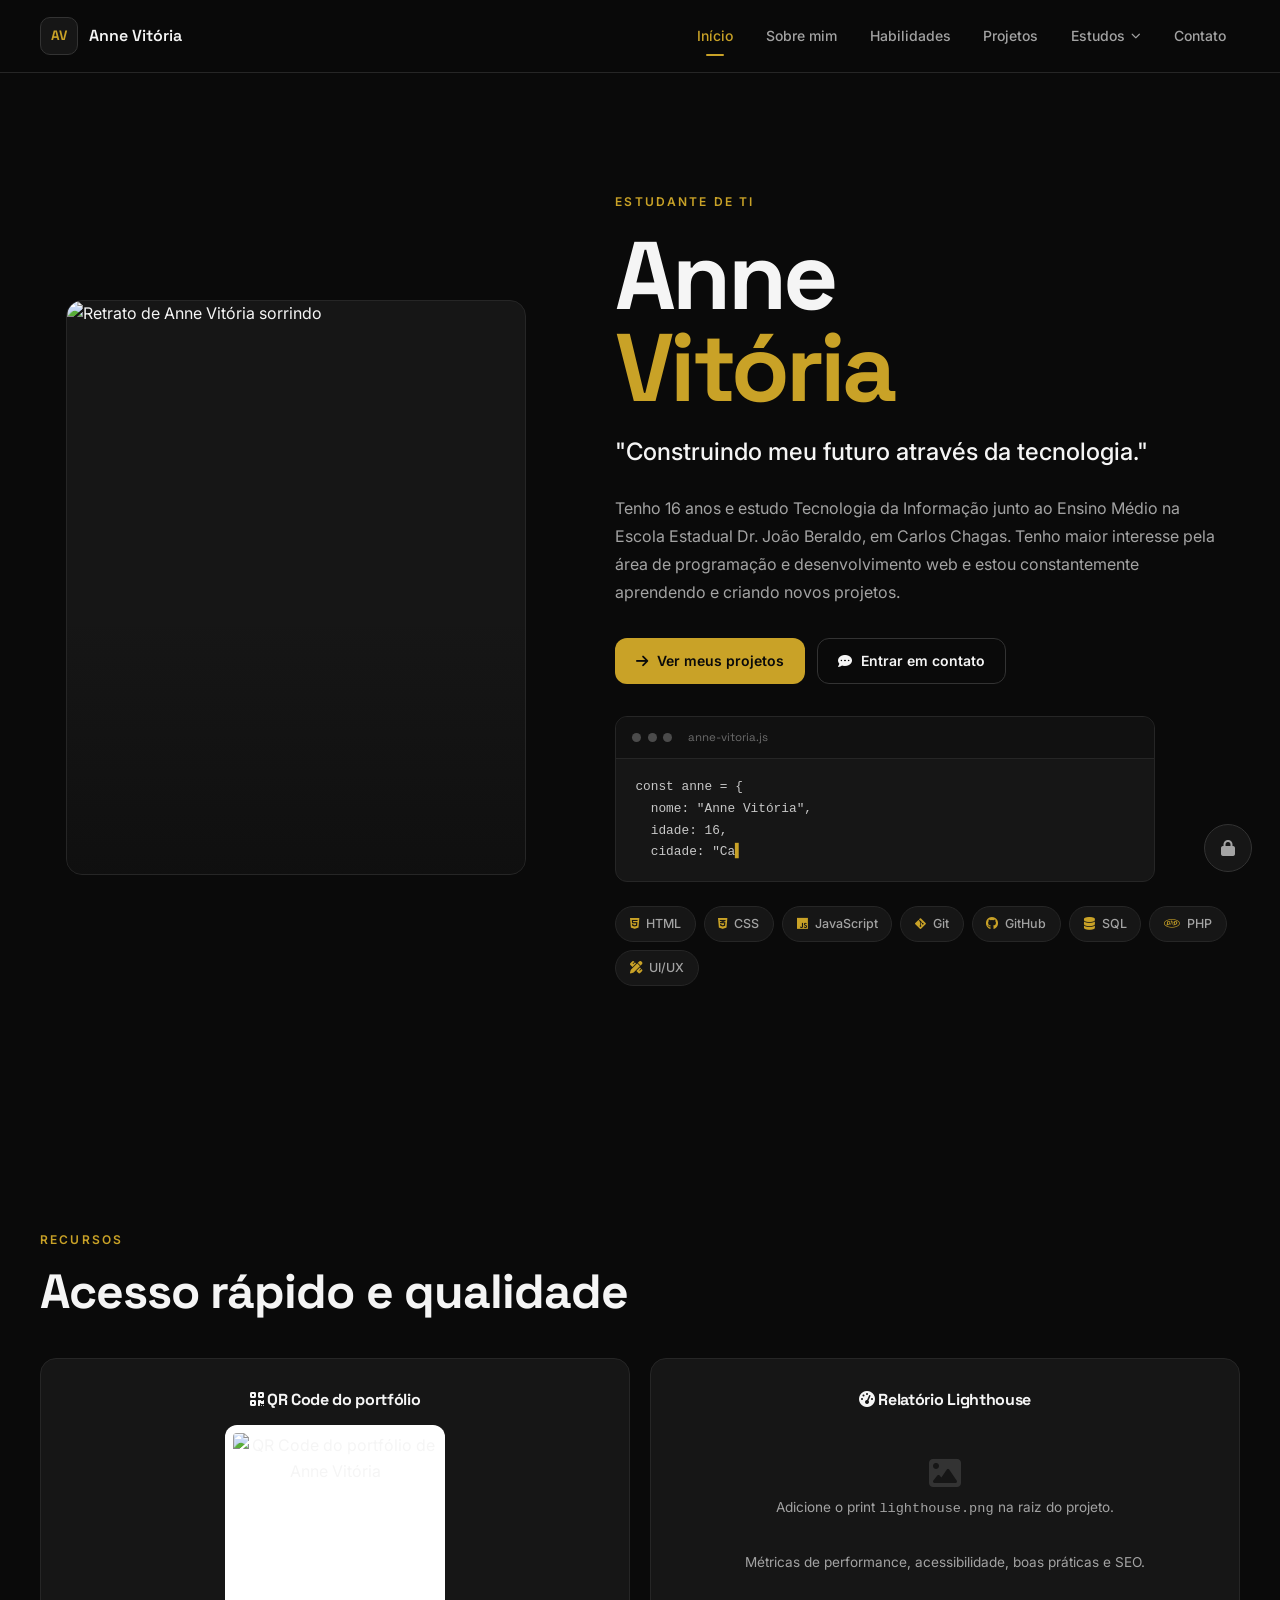
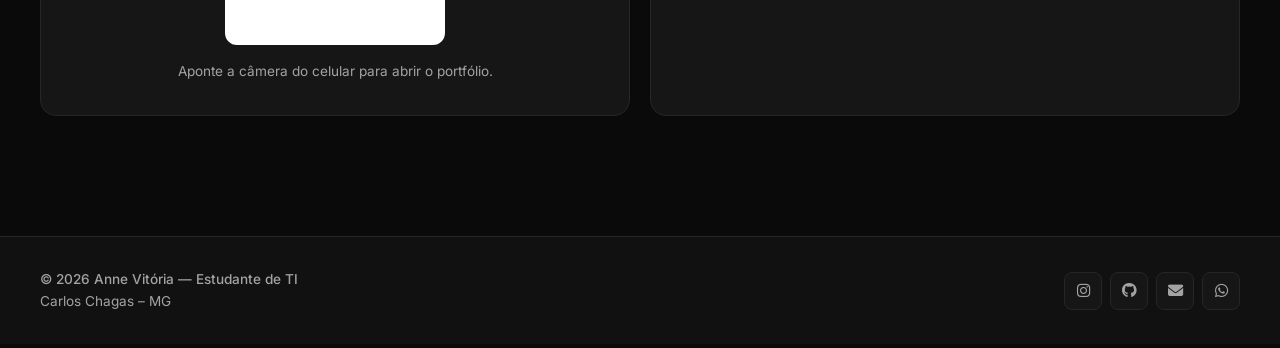
==== commit 3efa5355: "Add files via upload" ====
--- a/index.html
+++ b/index.html
@@ -1,145 +1,173 @@
 <!DOCTYPE html>
 <html lang="pt-BR">
-  <head>
-    <meta charset="UTF-8" />
-    <meta name="viewport" content="width=device-width, initial-scale=1.0" />
-    <meta
-      name="description"
-      content="Portfólio profissional de Anne Vitória, estudante de Tecnologia da Informação com interesse em programação e desenvolvimento web."
-    />
-    <title>Anne Vitória | Portfólio</title>
+<head>
+  <meta charset="UTF-8" />
+  <meta name="viewport" content="width=device-width, initial-scale=1.0" />
+  <meta name="description" content="Portfólio profissional de Anne Vitória, estudante de Tecnologia da Informação com interesse em programação e desenvolvimento web." />
+  <title>Anne Vitória | Portfólio</title>
 
-    <link rel="preconnect" href="https://fonts.googleapis.com" />
-    <link rel="preconnect" href="https://fonts.gstatic.com" crossorigin />
-    <link
-      href="https://fonts.googleapis.com/css2?family=Inter:wght@400;500;600;700;800;900&family=Space+Grotesk:wght@500;700&display=swap"
-      rel="stylesheet"
-    />
+  <link rel="preconnect" href="https://fonts.googleapis.com" />
+  <link rel="preconnect" href="https://fonts.gstatic.com" crossorigin />
+  <link href="https://fonts.googleapis.com/css2?family=Inter:wght@400;500;600;700&family=Space+Grotesk:wght@500;700&display=swap" rel="stylesheet" />
+  <link rel="stylesheet" href="https://cdnjs.cloudflare.com/ajax/libs/font-awesome/6.5.2/css/all.min.css" />
+  <link rel="stylesheet" href="styles.css" />
+</head>
+<body>
+  <div class="page-shell">
+    <button class="admin-button" title="Painel de Administrador" aria-label="Abrir painel de administrador">
+      <i class="fas fa-lock"></i>
+    </button>
 
-    <link rel="stylesheet" href="https://cdnjs.cloudflare.com/ajax/libs/font-awesome/6.4.0/css/all.min.css" />
+    <header class="site-header">
+      <div class="container nav-container">
+        <a href="index.html" class="brand" aria-label="Página inicial">
+          <span class="brand-mark">AV</span>
+          <span class="brand-text">Anne Vitória</span>
+        </a>
 
-    <link rel="stylesheet" href="styles.css" />
-  </head>
-  <body>
-    <div class="page-shell">
-      <!-- Botão Admin no canto -->
-      <button class="admin-button" title="Painel de Administrador" aria-label="Abrir painel de administrador">
-        <i class="fas fa-lock"></i>
-      </button>
+        <button class="nav-toggle" aria-label="Abrir menu" aria-expanded="false">
+          <span></span><span></span><span></span>
+        </button>
 
-      <header class="site-header">
-        <div class="container nav-container">
-          <a href="index.html" class="brand" aria-label="Página inicial">
-            <span class="brand-mark">AV</span>
-            <span class="brand-text">Anne Vitória</span>
-          </a>
+        <nav class="main-nav" aria-label="Navegação principal">
+          <ul>
+            <li><a href="index.html" class="active">Início</a></li>
+            <li><a href="sobre.html">Sobre mim</a></li>
+            <li><a href="habilidades.html">Habilidades</a></li>
+            <li><a href="projetos.html">Projetos</a></li>
+            <li class="has-submenu">
+              <a href="#" aria-haspopup="true">
+                Estudos <i class="fas fa-chevron-down caret"></i>
+              </a>
+              <ul class="submenu">
+                <li><a href="estudos-seo.html">SEO</a></li>
+                <li><a href="estudos-geo.html">GEO</a></li>
+                <li><a href="estudos-semantica.html">Semântica</a></li>
+              </ul>
+            </li>
+            <li><a href="contato.html">Contato</a></li>
+          </ul>
+        </nav>
+      </div>
+    </header>
 
-          <button class="nav-toggle" aria-label="Abrir menu" aria-expanded="false">
-            <span></span>
-            <span></span>
-            <span></span>
-          </button>
+    <main>
+      <section class="hero">
+        <div class="container hero-grid">
+          <div class="hero-visual fade-in-left">
+            <div class="photo-frame">
+              <img src="anne-vitoria.png" alt="Retrato de Anne Vitória sorrindo" />
+            </div>
+          </div>
 
-          <nav class="main-nav" aria-label="Navegação principal">
-            <ul>
-              <li><a href="index.html" class="active">Início</a></li>
-              <li><a href="sobre.html">Sobre mim</a></li>
-              <li><a href="habilidades.html">Habilidades</a></li>
-              <li><a href="projetos.html">Projetos</a></li>
-              <li><a href="contato.html">Contato</a></li>
-            </ul>
-          </nav>
-        </div>
-      </header>
+          <div class="hero-content fade-in-right">
+            <p class="eyebrow slide-in">Estudante de TI</p>
+            <h1>Anne <span>Vitória</span></h1>
 
-      <main>
-        <section class="hero">
-          <div class="container hero-grid">
-            <div class="hero-visual fade-in-left">
-              <div class="photo-frame">
-                <img
-                  src="anne-vitoria.png"
-                  alt="Retrato de Anne Vitória sorrindo"
-                />
-              </div>
+            <p class="lead">"Construindo meu futuro através da tecnologia."</p>
+
+            <p class="description">
+              Tenho 16 anos e estudo Tecnologia da Informação junto ao Ensino Médio
+              na Escola Estadual Dr. João Beraldo, em Carlos Chagas. Tenho maior
+              interesse pela área de programação e desenvolvimento web e estou
+              constantemente aprendendo e criando novos projetos.
+            </p>
+
+            <div class="hero-actions">
+              <a href="projetos.html" class="btn btn-primary">
+                <i class="fas fa-arrow-right"></i> Ver meus projetos
+              </a>
+              <a href="contato.html" class="btn btn-secondary">
+                <i class="fas fa-comment-dots"></i> Entrar em contato
+              </a>
             </div>
 
-            <div class="hero-content fade-in-right">
-              <p class="eyebrow slide-in">Estudante de TI</p>
-              <h1>
-                Anne
-                <span>Vitória</span>
-              </h1>
+            <div class="code-window fade-in-up">
+              <div class="code-window-header">
+                <span></span><span></span><span></span>
+                <small>anne-vitoria.js</small>
+              </div>
+              <pre><code id="typingCode"></code></pre>
+            </div>
 
-              <p class="lead">"Construindo meu futuro através da tecnologia."</p>
-
-              <p class="description">
-                Tenho 16 anos e estudo Tecnologia da Informação junto ao Ensino
-                Médio na Escola Estadual Dr. João Beraldo, em Carlos Chagas.
-                Tenho maior interesse pela área de programação e desenvolvimento
-                web e estou constantemente aprendendo e criando novos projetos.
-              </p>
-
-              <div class="hero-actions">
-                <a href="projetos.html" class="btn btn-primary btn-animate">
-                  <i class="fas fa-arrow-right"></i> Ver meus projetos
-                </a>
-                <a href="contato.html" class="btn btn-secondary btn-animate">
-                  <i class="fas fa-comment-dots"></i> Entrar em contato
-                </a>
-              </div>
-
-              <div class="code-window fade-in-up">
-                <div class="code-window-header">
-                  <span></span>
-                  <span></span>
-                  <span></span>
-                  <small>anne-vitoria.js</small>
-                </div>
-                <pre><code id="typingCode"></code></pre>
-              </div>
-
-              <div class="tech-strip fade-in-up-delay" aria-label="Tecnologias estudadas">
-                <span><i class="fab fa-html5"></i> HTML</span>
-                <span><i class="fab fa-css3-alt"></i> CSS</span>
-                <span><i class="fab fa-js"></i> JavaScript</span>
-                <span><i class="fab fa-git-alt"></i> Git</span>
-                <span><i class="fab fa-github"></i> GitHub</span>
-                <span><i class="fas fa-database"></i> SQL</span>
-                <span><i class="fab fa-php"></i> PHP</span>
-                <span><i class="fas fa-pencil-ruler"></i> UI/UX</span>
-              </div>
+            <div class="tech-strip fade-in-up-delay" aria-label="Tecnologias estudadas">
+              <span><i class="fab fa-html5"></i> HTML</span>
+              <span><i class="fab fa-css3-alt"></i> CSS</span>
+              <span><i class="fab fa-js"></i> JavaScript</span>
+              <span><i class="fab fa-git-alt"></i> Git</span>
+              <span><i class="fab fa-github"></i> GitHub</span>
+              <span><i class="fas fa-database"></i> SQL</span>
+              <span><i class="fab fa-php"></i> PHP</span>
+              <span><i class="fas fa-pencil-ruler"></i> UI/UX</span>
             </div>
           </div>
-        </section>
-      </main>
+        </div>
+      </section>
 
-      <footer class="site-footer">
-        <div class="container footer-content">
-          <div>
-            <p class="footer-name">Anne Vitória — Estudante de Tecnologia da Informação</p>
-            <p>Carlos Chagas – MG</p>
+      <!-- QR Code + Lighthouse -->
+      <section class="section">
+        <div class="container">
+          <div class="section-heading reveal-section">
+            <p class="section-tag">Recursos</p>
+            <h2>Acesso rápido e qualidade</h2>
           </div>
 
-          <div class="footer-links">
-            <a href="https://www.instagram.com/anne.vitoriaps/?hl=zh-cn" target="_blank" rel="noopener noreferrer">
-              <i class="fab fa-instagram"></i>
-            </a>
-            <a href="https://github.com/" target="_blank" rel="noopener noreferrer">
-              <i class="fab fa-github"></i>
-            </a>
-            <a href="mailto:annevitoriaps10@gmail.com">
-              <i class="fas fa-envelope"></i>
-            </a>
-            <a href="https://wa.me/5533998414684" target="_blank" rel="noopener noreferrer">
-              <i class="fab fa-whatsapp"></i>
-            </a>
+          <div class="utility-grid">
+            <div class="utility-card reveal-item">
+              <h3><i class="fas fa-qrcode"></i> QR Code do portfólio</h3>
+              <img
+                src="https://api.qrserver.com/v1/create-qr-code/?size=220x220&data=https%3A%2F%2Fanne-vitoria.vercel.app"
+                alt="QR Code do portfólio de Anne Vitória"
+                width="220"
+                height="220"
+              />
+              <p>Aponte a câmera do celular para abrir o portfólio.</p>
+            </div>
+
+            <div class="utility-card reveal-item">
+              <h3><i class="fas fa-gauge-high"></i> Relatório Lighthouse</h3>
+              <img
+                src="lighthouse.png"
+                alt="Relatório Lighthouse do portfólio"
+                onerror="this.style.display='none'; this.nextElementSibling.style.display='block';"
+              />
+              <div style="display:none; padding:2rem; color:var(--text-soft); font-size:0.85rem;">
+                <i class="fas fa-image" style="font-size:2rem; color:var(--border-strong); display:block; margin-bottom:0.5rem;"></i>
+                Adicione o print <code>lighthouse.png</code> na raiz do projeto.
+              </div>
+              <p>Métricas de performance, acessibilidade, boas práticas e SEO.</p>
+            </div>
           </div>
         </div>
-      </footer>
-    </div>
+      </section>
+    </main>
 
-    <script src="https://cdn.jsdelivr.net/npm/@supabase/supabase-js@2"></script>
-    <script src="script.js"></script>
-  </body>
+    <footer class="site-footer">
+      <div class="container footer-content">
+        <div>
+          <p class="footer-name">© 2026 Anne Vitória — Estudante de TI</p>
+          <p>Carlos Chagas – MG</p>
+        </div>
+
+        <div class="footer-links">
+          <a href="https://www.instagram.com/anne.vitoriaps/" target="_blank" rel="noopener noreferrer" aria-label="Instagram">
+            <i class="fab fa-instagram"></i>
+          </a>
+          <a href="https://github.com/" target="_blank" rel="noopener noreferrer" aria-label="GitHub">
+            <i class="fab fa-github"></i>
+          </a>
+          <a href="mailto:annevitoriaps10@gmail.com" aria-label="E-mail">
+            <i class="fas fa-envelope"></i>
+          </a>
+          <a href="https://wa.me/5533998414684" target="_blank" rel="noopener noreferrer" aria-label="WhatsApp">
+            <i class="fab fa-whatsapp"></i>
+          </a>
+        </div>
+      </div>
+    </footer>
+  </div>
+
+  <script src="https://cdn.jsdelivr.net/npm/@supabase/supabase-js@2"></script>
+  <script src="script.js"></script>
+</body>
 </html>
--- a/styles.css
+++ b/styles.css
@@ -1,24 +1,42 @@
+/* =========================================================
+   ANNE VITÓRIA — PORTFÓLIO
+   Tema: preto + dourado fosco
+========================================================= */
+
 :root {
-  --bg: #f8f9ff;
-  --bg-soft: #ffffff;
-  --panel: #f0f4ff;
-  --panel-strong: #e8ecff;
-  --text: #0d1b2a;
-  --text-soft: #2c3e50;
-  --muted: #617d8a;
-  --accent: #0066cc;
-  --accent-dark: #004fa3;
-  --accent-light: #3d9eff;
-  --highlight: #0052a3;
-  --success: #00c853;
-  --border: rgba(0, 102, 204, 0.15);
-  --shadow: 0 20px 60px rgba(0, 0, 0, 0.1);
-  --shadow-sm: 0 8px 20px rgba(0, 0, 0, 0.08);
-  --radius: 18px;
+  --bg: #0A0A0A;
+  --bg-soft: #111111;
+  --surface: #161616;
+  --surface-2: #1C1C1C;
+  --border: #262626;
+  --border-strong: #333333;
+
+  --text: #F5F5F5;
+  --text-soft: #A3A3A3;
+  --muted: #6B6B6B;
+
+  --accent: #C9A227;
+  --accent-soft: #8A6F1A;
+  --accent-dim: rgba(201, 162, 39, 0.12);
+
+  --danger: #B91C1C;
+  --danger-dim: rgba(185, 28, 28, 0.12);
+  --success: #4ADE80;
+
+  --radius-sm: 8px;
+  --radius: 12px;
+  --radius-lg: 16px;
+
   --container: 1200px;
-}
-
-* {
+  --section-y: clamp(64px, 10vw, 120px);
+
+  --font-sans: "Inter", system-ui, -apple-system, sans-serif;
+  --font-display: "Space Grotesk", "Inter", sans-serif;
+
+  --ease: cubic-bezier(0.22, 1, 0.36, 1);
+}
+
+*, *::before, *::after {
   box-sizing: border-box;
   margin: 0;
   padding: 0;
@@ -26,1592 +44,1207 @@
 
 html {
   scroll-behavior: smooth;
+  -webkit-text-size-adjust: 100%;
 }
 
 body {
-  font-family: "Inter", sans-serif;
-  background: linear-gradient(135deg, #f8f9ff 0%, #ffffff 50%, #f0f4ff 100%);
-  color: var(--text);
+  font-family: var(--font-sans);
+  background: var(--bg);
+  color: var(--text);
+  font-size: 16px;
   line-height: 1.6;
   overflow-x: hidden;
-  position: relative;
-}
-
-body::before {
-  content: "";
-  position: fixed;
-  inset: 0;
-  background-image:
-    radial-gradient(circle at 20% 50%, rgba(0, 102, 204, 0.06) 0%, transparent 50%),
-    radial-gradient(circle at 80% 80%, rgba(0, 102, 204, 0.04) 0%, transparent 50%),
-    linear-gradient(45deg, transparent 30%, rgba(0, 102, 204, 0.02) 50%, transparent 70%);
-  pointer-events: none;
-  z-index: 0;
-  backdrop-filter: blur(1px);
-}
-
-img {
-  max-width: 100%;
-  display: block;
-}
-
-a {
-  color: inherit;
-  text-decoration: none;
-}
-
-button,
-input,
-textarea {
-  font: inherit;
-}
-
+  -webkit-font-smoothing: antialiased;
+  -moz-osx-font-smoothing: grayscale;
+}
+
+img { max-width: 100%; display: block; }
+a { color: inherit; text-decoration: none; }
+button, input, textarea { font: inherit; color: inherit; }
+button { background: none; border: none; cursor: pointer; }
+ul { list-style: none; }
+
+/* Layout */
 .page-shell {
   min-height: 100vh;
-  position: relative;
-  overflow: hidden;
   display: flex;
   flex-direction: column;
-  z-index: 1;
-}
-
-main {
-  flex: 1;
-  position: relative;
-  z-index: 1;
-}
+}
+main { flex: 1; }
 
 .container {
-  width: min(var(--container), calc(100% - 2rem));
-  margin: 0 auto;
-  position: relative;
-}
-
-/* Botão Admin no canto */
-
+  width: min(var(--container), 100% - 2.5rem);
+  margin-inline: auto;
+}
+.narrow {
+  width: min(760px, 100% - 2.5rem);
+  margin-inline: auto;
+}
+.section { padding: var(--section-y) 0; }
+.page-hero { padding: clamp(56px, 9vw, 112px) 0 clamp(32px, 5vw, 64px); }
+
+/* Tipografia */
+h1, h2, h3, h4 {
+  font-family: var(--font-display);
+  font-weight: 700;
+  line-height: 1.1;
+  letter-spacing: -0.02em;
+  color: var(--text);
+}
+h1 { font-size: clamp(2.5rem, 6vw, 4.5rem); }
+h2 { font-size: clamp(1.75rem, 4vw, 3rem); }
+h3 { font-size: 1.25rem; }
+p { color: var(--text-soft); }
+
+.section-tag {
+  display: inline-block;
+  font-size: 0.75rem;
+  font-weight: 600;
+  letter-spacing: 0.18em;
+  text-transform: uppercase;
+  color: var(--accent);
+  margin-bottom: 1rem;
+}
+
+.eyebrow {
+  display: inline-block;
+  font-size: 0.75rem;
+  font-weight: 600;
+  letter-spacing: 0.18em;
+  text-transform: uppercase;
+  color: var(--accent);
+  margin-bottom: 1.25rem;
+}
+
+.lead {
+  font-size: clamp(1.1rem, 2vw, 1.5rem);
+  color: var(--text);
+  font-weight: 500;
+  margin-bottom: 1.5rem;
+  line-height: 1.5;
+}
+
+.description {
+  font-size: 1rem;
+  color: var(--text-soft);
+  max-width: 60ch;
+  line-height: 1.75;
+  margin-bottom: 2rem;
+}
+
+/* Botão Admin */
 .admin-button {
   position: fixed;
-  bottom: 2rem;
-  right: 2rem;
-  width: 56px;
-  height: 56px;
+  bottom: 1.75rem;
+  right: 1.75rem;
+  width: 48px;
+  height: 48px;
   border-radius: 50%;
-  background: linear-gradient(135deg, var(--accent), var(--accent-dark));
-  border: 2px solid rgba(0, 102, 204, 0.3);
-  color: white;
-  font-size: 1.4rem;
-  cursor: pointer;
-  z-index: 50;
-  box-shadow: 0 10px 30px rgba(0, 102, 204, 0.25);
-  transition: all 0.4s cubic-bezier(0.34, 1.56, 0.64, 1);
-  display: flex;
-  align-items: center;
-  justify-content: center;
-  backdrop-filter: blur(10px);
-}
-
+  background: var(--surface);
+  border: 1px solid var(--border-strong);
+  color: var(--text-soft);
+  font-size: 1rem;
+  display: grid;
+  place-items: center;
+  z-index: 90;
+  transition: all 0.25s var(--ease);
+  animation: pulseSoft 3s ease-in-out infinite;
+}
 .admin-button:hover {
-  transform: scale(1.15) rotate(15deg);
-  box-shadow: 0 15px 40px rgba(0, 102, 204, 0.4);
-  backdrop-filter: blur(15px);
-}
-
-.admin-button:active {
-  transform: scale(0.95);
-}
-
-/* Animações */
-
-@keyframes fadeInLeft {
-  from {
-    opacity: 0;
-    transform: translateX(-60px);
-  }
-  to {
-    opacity: 1;
-    transform: translateX(0);
-  }
-}
-
-@keyframes fadeInRight {
-  from {
-    opacity: 0;
-    transform: translateX(60px);
-  }
-  to {
-    opacity: 1;
-    transform: translateX(0);
-  }
-}
-
-@keyframes fadeInUp {
-  from {
-    opacity: 0;
-    transform: translateY(40px);
-  }
-  to {
-    opacity: 1;
-    transform: translateY(0);
-  }
-}
-
-@keyframes slideIn {
-  from {
-    opacity: 0;
-    transform: translateX(-30px);
-  }
-  to {
-    opacity: 1;
-    transform: translateX(0);
-  }
-}
-
-@keyframes glow {
-  0% {
-    box-shadow: 0 0 20px rgba(0, 102, 204, 0.5);
-  }
-  50% {
-    box-shadow: 0 0 40px rgba(0, 102, 204, 0.8);
-  }
-  100% {
-    box-shadow: 0 0 20px rgba(0, 102, 204, 0.5);
-  }
-}
-
-.fade-in-left {
-  animation: fadeInLeft 0.8s ease-out forwards;
-}
-
-.fade-in-right {
-  animation: fadeInRight 0.8s ease-out forwards;
-}
-
-.fade-in-up {
-  animation: fadeInUp 0.8s ease-out 0.4s forwards;
-  opacity: 0;
-}
-
-.fade-in-up-delay {
-  animation: fadeInUp 0.8s ease-out 0.6s forwards;
-  opacity: 0;
-}
-
-.slide-in {
-  animation: slideIn 0.6s ease-out forwards;
-}
-
+  background: var(--accent);
+  border-color: var(--accent);
+  color: #0A0A0A;
+  transform: translateY(-3px) scale(1.05);
+  animation-play-state: paused;
+}
+@keyframes pulseSoft {
+  0%, 100% { box-shadow: 0 0 0 0 rgba(201, 162, 39, 0.0); }
+  50%      { box-shadow: 0 0 0 8px rgba(201, 162, 39, 0.08); }
+}
+
+/* Header */
 .site-header {
   position: sticky;
   top: 0;
   z-index: 100;
-  background: rgba(248, 249, 255, 0.9);
-  backdrop-filter: blur(16px);
-  border-bottom: 2px solid rgba(0, 102, 204, 0.1);
-  box-shadow: 0 4px 20px rgba(0, 0, 0, 0.05);
+  background: rgba(10, 10, 10, 0.85);
+  border-bottom: 1px solid var(--border);
+  backdrop-filter: blur(12px);
+  -webkit-backdrop-filter: blur(12px);
+  animation: headerIn 0.6s var(--ease) both;
+}
+@keyframes headerIn {
+  from { opacity: 0; transform: translateY(-8px); }
+  to   { opacity: 1; transform: translateY(0); }
 }
 
 .nav-container {
   display: flex;
   align-items: center;
   justify-content: space-between;
-  min-height: 80px;
+  min-height: 72px;
+  gap: 1rem;
 }
 
 .brand {
   display: inline-flex;
   align-items: center;
-  gap: 0.8rem;
+  gap: 0.7rem;
+  font-weight: 600;
+  transition: opacity 0.2s var(--ease);
+}
+.brand:hover { opacity: 0.85; }
+
+.brand-mark {
+  width: 38px;
+  height: 38px;
+  border-radius: 10px;
+  display: grid;
+  place-items: center;
+  background: var(--surface);
+  border: 1px solid var(--border-strong);
+  color: var(--accent);
+  font-family: var(--font-display);
+  font-size: 0.85rem;
   font-weight: 700;
-  letter-spacing: 0.02em;
-  transition: all 0.3s ease;
-}
-
-.brand:hover {
-  transform: scale(1.05);
-}
-
-.brand-mark {
-  width: 44px;
-  height: 44px;
-  border-radius: 12px;
-  display: grid;
-  place-items: center;
-  border: 2px solid var(--accent);
-  background: linear-gradient(135deg, rgba(0, 102, 204, 0.1), rgba(61, 158, 255, 0.1));
-  color: var(--accent);
-  font-family: "Space Grotesk", sans-serif;
-  font-size: 0.95rem;
-  font-weight: 800;
-  transition: all 0.3s ease;
-  backdrop-filter: blur(8px);
-}
-
+  transition: all 0.3s var(--ease);
+}
 .brand:hover .brand-mark {
-  border-color: var(--accent-dark);
-  box-shadow: 0 0 20px rgba(0, 102, 204, 0.3);
-  background: linear-gradient(135deg, rgba(0, 102, 204, 0.15), rgba(61, 158, 255, 0.15));
-  backdrop-filter: blur(12px);
+  border-color: var(--accent);
+  transform: rotate(-4deg) scale(1.05);
 }
 
 .brand-text {
-  font-size: 1.1rem;
-  background: linear-gradient(135deg, var(--accent), var(--accent-dark));
-  -webkit-background-clip: text;
-  -webkit-text-fill-color: transparent;
-  background-clip: text;
-}
-
+  font-family: var(--font-display);
+  font-size: 1rem;
+  color: var(--text);
+}
+
+/* Navegação */
 .main-nav ul {
   display: flex;
   align-items: center;
-  gap: 1.8rem;
-  list-style: none;
+  gap: 0.25rem;
 }
 
 .main-nav a {
-  color: var(--text-soft);
-  font-size: 0.95rem;
   position: relative;
-  transition: all 0.3s ease;
+  display: inline-flex;
+  align-items: center;
+  gap: 0.35rem;
+  padding: 0.5rem 0.9rem;
+  border-radius: var(--radius-sm);
+  font-size: 0.875rem;
   font-weight: 500;
-  text-transform: uppercase;
-  letter-spacing: 0.05em;
-  font-size: 0.85rem;
-}
-
-.main-nav a::after {
+  color: var(--text-soft);
+  transition: color 0.2s var(--ease), background 0.2s var(--ease);
+}
+.main-nav a:hover {
+  color: var(--text);
+  background: var(--surface);
+}
+.main-nav a.active { color: var(--accent); }
+.main-nav a.active::after {
   content: "";
   position: absolute;
-  left: 0;
-  bottom: -0.5rem;
+  left: 50%;
+  bottom: -1px;
+  width: 18px;
+  height: 2px;
+  background: var(--accent);
+  transform: translateX(-50%);
+  border-radius: 2px;
+  animation: underlineGrow 0.4s var(--ease);
+}
+@keyframes underlineGrow {
+  from { width: 0; opacity: 0; }
+  to   { width: 18px; opacity: 1; }
+}
+
+/* Submenu (Estudos) */
+.has-submenu { position: relative; }
+.has-submenu > a .caret {
+  font-size: 0.6rem;
+  transition: transform 0.25s var(--ease);
+}
+.has-submenu:hover > a .caret,
+.has-submenu:focus-within > a .caret {
+  transform: rotate(180deg);
+}
+.submenu {
+  position: absolute;
+  top: calc(100% + 6px);
+  left: 50%;
+  transform: translateX(-50%) translateY(-6px);
+  min-width: 220px;
+  padding: 0.5rem;
+  background: var(--surface);
+  border: 1px solid var(--border-strong);
+  border-radius: var(--radius);
+  box-shadow: 0 20px 50px rgba(0, 0, 0, 0.6);
+  opacity: 0;
+  visibility: hidden;
+  transition: all 0.22s var(--ease);
+  z-index: 20;
+}
+.has-submenu:hover .submenu,
+.has-submenu:focus-within .submenu {
+  opacity: 1;
+  visibility: visible;
+  transform: translateX(-50%) translateY(0);
+}
+.submenu li { width: 100%; }
+.submenu a {
+  display: block;
   width: 100%;
-  height: 2px;
-  background: linear-gradient(90deg, var(--accent), var(--accent-dark));
-  transform: scaleX(0);
-  transform-origin: center;
-  transition: transform 0.3s ease;
-}
-
-.main-nav a:hover::after,
-.main-nav a.active::after {
-  transform: scaleX(1);
-}
-
-.main-nav a:hover,
-.main-nav a.active {
-  color: var(--accent);
-}
-
+  padding: 0.65rem 0.85rem;
+  border-radius: var(--radius-sm);
+  font-size: 0.85rem;
+  color: var(--text-soft);
+}
+.submenu a:hover {
+  background: var(--surface-2);
+  color: var(--accent);
+}
+
+/* Hero */
 .hero {
-  padding: 5rem 0 3rem;
-}
-
+  padding: clamp(56px, 9vw, 120px) 0 clamp(64px, 10vw, 120px);
+}
 .hero-grid {
   display: grid;
-  grid-template-columns: 1.05fr 1.2fr;
-  align-items: center;
-  gap: 4rem;
-}
-
-.hero-visual {
-  display: flex;
-  justify-content: center;
-  align-items: center;
-}
+  grid-template-columns: 0.9fr 1.1fr;
+  align-items: center;
+  gap: clamp(2rem, 5vw, 4.5rem);
+}
+.hero-visual { display: flex; justify-content: center; }
 
 .photo-frame {
+  width: 100%;
+  max-width: 460px;
+  aspect-ratio: 4 / 5;
+  border-radius: var(--radius-lg);
+  overflow: hidden;
+  background: var(--surface);
+  border: 1px solid var(--border);
   position: relative;
-  width: min(560px, 100%);
-  border-radius: 28px;
-  background: linear-gradient(135deg, rgba(0, 102, 204, 0.1), rgba(248, 249, 255, 0.8));
-  border: 2px solid var(--accent);
-  box-shadow: 0 0 40px rgba(0, 102, 204, 0.2);
-  padding: 12px;
-  overflow: hidden;
-  transition: all 0.5s ease;
-  backdrop-filter: blur(10px);
-}
-
-.photo-frame:hover {
-  border-color: var(--accent-dark);
-  box-shadow: 0 0 60px rgba(0, 102, 204, 0.4);
-  transform: scale(1.03);
-  backdrop-filter: blur(15px);
-}
-
-.photo-frame img {
-  width: 100%;
-  height: auto;
-  object-fit: cover;
-  border-radius: 20px;
-  filter: brightness(1) contrast(1.05);
-  transition: filter 0.5s ease;
-}
-
-.photo-frame:hover img {
-  filter: brightness(1.05) contrast(1.1);
-}
-
-.hero-content h1 {
-  font-family: "Space Grotesk", sans-serif;
-  font-size: clamp(3.5rem, 6vw, 7rem);
-  line-height: 0.85;
-  letter-spacing: -0.02em;
-  margin-bottom: 1rem;
-  background: linear-gradient(135deg, var(--accent), var(--accent-dark));
-  -webkit-background-clip: text;
-  -webkit-text-fill-color: transparent;
-  background-clip: text;
-  text-transform: uppercase;
-  font-weight: 900;
-}
-
-.hero-content h1 span {
-  display: block;
-  background: linear-gradient(135deg, var(--text), var(--text-soft));
-  -webkit-background-clip: text;
-  -webkit-text-fill-color: transparent;
-  background-clip: text;
-}
-
-.eyebrow {
-  color: var(--accent);
-  text-transform: uppercase;
-  letter-spacing: 0.2em;
-  font-size: 0.7rem;
-  font-weight: 800;
-  margin-bottom: 1rem;
-}
-
-.lead {
-  font-size: clamp(1.4rem, 2.5vw, 2.4rem);
-  line-height: 1.3;
-  color: var(--text);
-  margin-bottom: 1.2rem;
-  font-weight: 700;
-  background: linear-gradient(135deg, var(--accent), var(--accent-dark));
-  -webkit-background-clip: text;
-  -webkit-text-fill-color: transparent;
-  background-clip: text;
-}
-
-.description {
-  max-width: 620px;
-  color: var(--text-soft);
-  font-size: 1.05rem;
-  margin-bottom: 2.5rem;
-  line-height: 1.9;
-}
-
-.hero-actions {
-  display: flex;
-  flex-wrap: wrap;
-  gap: 1.2rem;
-  margin-bottom: 2.5rem;
-}
-
-.btn {
-  display: inline-flex;
-  align-items: center;
-  justify-content: center;
-  gap: 0.6rem;
-  min-height: 54px;
-  padding: 1rem 2rem;
-  border-radius: 12px;
-  font-weight: 700;
-  transition: all 0.3s ease;
-  border: 1px solid transparent;
-  cursor: pointer;
-  position: relative;
-  overflow: hidden;
-  text-transform: uppercase;
-  letter-spacing: 0.05em;
-  font-size: 0.9rem;
-  backdrop-filter: blur(10px);
-}
-
-.btn::before {
+  animation: floatY 7s ease-in-out infinite;
+}
+@keyframes floatY {
+  0%, 100% { transform: translateY(0); }
+  50%      { transform: translateY(-8px); }
+}
+.photo-frame::after {
   content: "";
   position: absolute;
   inset: 0;
-  background: linear-gradient(45deg, transparent 30%, rgba(255, 255, 255, 0.2), transparent 70%);
-  transform: translateX(-100%);
-  transition: transform 0.6s ease;
-}
-
-.btn:hover::before {
-  transform: translateX(100%);
-}
-
-.btn-small {
-  min-height: 42px;
-  padding: 0.7rem 1.2rem;
-  font-size: 0.85rem;
-}
-
-.btn-primary {
-  background: linear-gradient(135deg, var(--accent), var(--accent-dark));
-  color: white;
-  box-shadow: 0 10px 30px rgba(0, 102, 204, 0.3);
-}
-
-.btn-primary:hover {
-  transform: translateY(-3px);
-  box-shadow: 0 15px 45px rgba(0, 102, 204, 0.5);
-  backdrop-filter: blur(15px);
-}
-
-.btn-secondary {
-  background: rgba(255, 255, 255, 0.8);
-  border: 2px solid var(--accent);
-  color: var(--accent);
-  backdrop-filter: blur(10px);
-}
-
-.btn-secondary:hover {
-  background: rgba(255, 255, 255, 1);
-  border-color: var(--accent-dark);
-  color: var(--accent-dark);
-  box-shadow: 0 10px 30px rgba(0, 102, 204, 0.2);
-}
-
-.btn-full {
-  width: 100%;
-}
-
-.btn-danger {
-  background: linear-gradient(135deg, #ff6b6b, #ee5a52);
-  color: white;
-  box-shadow: 0 10px 30px rgba(255, 107, 107, 0.3);
-}
-
-.btn-danger:hover {
-  transform: translateY(-3px);
-  box-shadow: 0 15px 45px rgba(255, 107, 107, 0.5);
-}
-
-.tech-strip {
-  display: flex;
-  flex-wrap: wrap;
-  gap: 0.8rem;
-  margin-top: 2rem;
-}
-
-.tech-strip span {
-  display: inline-flex;
-  align-items: center;
-  justify-content: center;
-  gap: 0.5rem;
-  min-height: 42px;
-  padding: 0.6rem 1.1rem;
-  border-radius: 999px;
-  font-size: 0.75rem;
-  font-weight: 700;
-  background: rgba(0, 102, 204, 0.1);
-  border: 1.5px solid var(--accent);
-  color: var(--accent);
-  letter-spacing: 0.04em;
-  text-transform: uppercase;
-  transition: all 0.3s ease;
-  backdrop-filter: blur(8px);
-}
-
-.tech-strip span:hover {
-  background: rgba(0, 102, 204, 0.2);
-  border-color: var(--accent-dark);
-  transform: translateY(-3px);
-  box-shadow: 0 0 20px rgba(0, 102, 204, 0.3);
-}
-
-.tech-strip i {
-  font-size: 0.95rem;
-}
-
-.section {
-  padding: 4rem 0 6rem;
-  position: relative;
-}
-
-.page-hero {
-  padding: 4rem 0 1.5rem;
-  text-align: center;
-  animation: fadeInUp 0.8s ease-out;
-}
-
-.narrow {
-  max-width: 760px;
-  margin: 0 auto;
-}
-
-.section-tag {
-  color: var(--accent);
-  text-transform: uppercase;
-  letter-spacing: 0.2em;
-  font-size: 0.7rem;
-  font-weight: 800;
-  margin-bottom: 1rem;
-  animation: slideIn 0.6s ease-out;
-}
-
-.page-hero h2 {
-  font-family: "Space Grotesk", sans-serif;
-  font-size: clamp(2.5rem, 5vw, 4.5rem);
-  line-height: 1.1;
-  background: linear-gradient(135deg, var(--accent), var(--accent-dark));
-  -webkit-background-clip: text;
-  -webkit-text-fill-color: transparent;
-  background-clip: text;
-  font-weight: 900;
-  animation: fadeInUp 0.8s ease-out 0.2s backwards;
-}
-
-.about-layout {
-  display: grid;
-  grid-template-columns: 0.95fr 1.15fr;
-  gap: 3rem;
-  align-items: center;
-}
-
-.image-panel {
-  border-radius: 20px;
-  background: linear-gradient(135deg, rgba(0, 102, 204, 0.1), rgba(248, 249, 255, 0.8));
-  border: 2px solid var(--accent);
-  overflow: hidden;
-  box-shadow: 0 20px 50px rgba(0, 102, 204, 0.15);
-  padding: 0.8rem;
-  transition: all 0.5s ease;
-  backdrop-filter: blur(10px);
-}
-
-.image-panel:hover {
-  border-color: var(--accent-dark);
-  box-shadow: 0 30px 70px rgba(0, 102, 204, 0.25);
-  transform: scale(1.02);
-  backdrop-filter: blur(15px);
-}
-
-.image-panel img {
-  width: 100%;
-  min-height: 420px;
-  object-fit: cover;
-  border-radius: 16px;
-  filter: brightness(1) contrast(1.05);
-  transition: filter 0.5s ease;
-}
-
-.image-panel:hover img {
-  filter: brightness(1.05) contrast(1.1);
-}
-
-.about-text {
-  display: grid;
-  gap: 1.5rem;
-  color: var(--text-soft);
-  font-size: 1.05rem;
-  line-height: 1.9;
-}
-
-.skills-grid {
-  display: grid;
-  grid-template-columns: repeat(4, minmax(0, 1fr));
-  gap: 2rem;
-}
-
-.skill-card {
-  background: linear-gradient(135deg, rgba(240, 244, 255, 0.8), rgba(255, 255, 255, 0.95));
-  border: 2px solid rgba(0, 102, 204, 0.15);
-  border-radius: 18px;
-  padding: 2rem 1.8rem;
-  min-height: 240px;
-  transition: all 0.4s cubic-bezier(0.34, 1.56, 0.64, 1);
-  position: relative;
-  overflow: hidden;
-  backdrop-filter: blur(10px);
-}
-
-.skill-card::before {
-  content: "";
-  position: absolute;
-  inset: 0;
-  background: linear-gradient(135deg, rgba(0, 102, 204, 0.1), transparent);
-  opacity: 0;
-  transition: opacity 0.4s ease;
+  background: linear-gradient(180deg, transparent 55%, rgba(10, 10, 10, 0.55) 100%);
   pointer-events: none;
 }
-
-.skill-card:hover {
-  transform: translateY(-8px) scale(1.02);
-  border-color: var(--accent);
-  box-shadow: 0 20px 50px rgba(0, 102, 204, 0.2);
-  backdrop-filter: blur(15px);
-}
-
-.skill-card:hover::before {
-  opacity: 1;
-}
-
-.skill-icon {
-  width: 80px;
-  height: 80px;
-  border-radius: 16px;
-  display: grid;
-  place-items: center;
-  background: linear-gradient(135deg, rgba(0, 102, 204, 0.15), rgba(61, 158, 255, 0.15));
-  border: 2px solid var(--accent);
-  font-size: 1.8rem;
-  color: var(--accent);
-  margin-bottom: 1.4rem;
-  transition: all 0.3s ease;
-  backdrop-filter: blur(8px);
-}
-
-.skill-card:hover .skill-icon {
-  border-color: var(--accent-dark);
-  box-shadow: 0 0 30px rgba(0, 102, 204, 0.3);
-  transform: scale(1.15);
-}
-
-.skill-card h3 {
-  margin-bottom: 0.8rem;
-  font-size: 1.25rem;
-  color: var(--text);
-}
-
-.skill-card p {
-  color: var(--text-soft);
-  font-size: 0.95rem;
-  line-height: 1.6;
-}
-
-.section-heading {
-  max-width: 720px;
-  margin-bottom: 3rem;
-}
-
-.section-heading p {
-  color: var(--text-soft);
-  font-size: 1.1rem;
-}
-
-.projects-grid {
-  display: grid;
-  grid-template-columns: repeat(2, minmax(0, 1fr));
-  gap: 2.5rem;
-}
-
-.project-card {
-  background: linear-gradient(135deg, rgba(240, 244, 255, 0.9), rgba(255, 255, 255, 0.95));
-  border: 2px solid rgba(0, 102, 204, 0.15);
-  border-radius: 18px;
-  overflow: hidden;
-  transition: all 0.5s cubic-bezier(0.34, 1.56, 0.64, 1);
-  position: relative;
-  cursor: pointer;
-  backdrop-filter: blur(10px);
-}
-
-.project-card::after {
-  content: "";
-  position: absolute;
-  inset: 0;
-  background: radial-gradient(circle at center, rgba(0, 102, 204, 0.1), transparent);
-  opacity: 0;
-  transition: opacity 0.5s ease;
-  pointer-events: none;
-  z-index: 2;
-}
-
-.project-card:hover {
-  transform: translateY(-10px) scale(1.03);
-  box-shadow: 0 30px 70px rgba(0, 102, 204, 0.2);
-  border-color: var(--accent);
-  backdrop-filter: blur(15px);
-}
-
-.project-card:hover::after {
-  opacity: 1;
-}
-
-.project-thumb {
-  height: 280px;
-  overflow: hidden;
-  background: linear-gradient(135deg, rgba(0, 102, 204, 0.1), rgba(240, 244, 255, 0.5)), #f0f4ff;
-  border-bottom: 2px solid rgba(0, 102, 204, 0.1);
-  position: relative;
-}
-
-.project-thumb img {
+.photo-frame img {
   width: 100%;
   height: 100%;
   object-fit: cover;
-  transition: transform 0.7s ease;
-}
-
+  object-position: center top;
+}
+
+.hero-content h1 {
+  font-size: clamp(3rem, 8vw, 6rem);
+  line-height: 0.95;
+  margin-bottom: 1.25rem;
+  letter-spacing: -0.04em;
+}
+.hero-content h1 span {
+  display: block;
+  color: var(--accent);
+  font-weight: 700;
+}
+
+.hero-actions {
+  display: flex;
+  flex-wrap: wrap;
+  gap: 0.75rem;
+  margin-bottom: 2rem;
+}
+
+/* Botões */
+.btn {
+  display: inline-flex;
+  align-items: center;
+  justify-content: center;
+  gap: 0.55rem;
+  min-height: 46px;
+  padding: 0 1.25rem;
+  border-radius: var(--radius);
+  font-size: 0.875rem;
+  font-weight: 600;
+  border: 1px solid transparent;
+  cursor: pointer;
+  transition: all 0.2s var(--ease);
+  white-space: nowrap;
+  position: relative;
+  overflow: hidden;
+}
+.btn-primary {
+  background: var(--accent);
+  color: #0A0A0A;
+}
+.btn-primary:hover {
+  background: var(--accent-soft);
+  color: var(--text);
+  transform: translateY(-2px);
+}
+.btn-secondary {
+  background: transparent;
+  border-color: var(--border-strong);
+  color: var(--text);
+}
+.btn-secondary:hover {
+  background: var(--surface);
+  border-color: var(--accent);
+  color: var(--accent);
+  transform: translateY(-2px);
+}
+.btn-danger {
+  background: var(--danger-dim);
+  color: var(--danger);
+}
+.btn-danger:hover {
+  background: var(--danger);
+  color: white;
+}
+.btn-small {
+  min-height: 36px;
+  padding: 0 0.9rem;
+  font-size: 0.8rem;
+}
+.btn-full { width: 100%; }
+
+/* Code window */
+.code-window {
+  background: var(--surface);
+  border: 1px solid var(--border);
+  border-radius: var(--radius);
+  overflow: hidden;
+  margin-bottom: 1.5rem;
+  max-width: 540px;
+}
+.code-window-header {
+  display: flex;
+  align-items: center;
+  gap: 0.4rem;
+  padding: 0.7rem 1rem;
+  border-bottom: 1px solid var(--border);
+  background: var(--bg-soft);
+}
+.code-window-header span {
+  width: 9px; height: 9px;
+  border-radius: 50%;
+  background: #4B4B4B;
+}
+.code-window-header small {
+  margin-left: 0.6rem;
+  color: var(--muted);
+  font-size: 0.72rem;
+  font-family: var(--font-display);
+}
+.code-window pre {
+  padding: 1.1rem 1.2rem;
+  overflow-x: auto;
+  color: #C7C7C7;
+  font-family: "JetBrains Mono", "Courier New", monospace;
+  font-size: 0.8rem;
+  line-height: 1.7;
+  white-space: pre-wrap;
+  word-break: break-word;
+}
+#typingCode::after {
+  content: "▍";
+  color: var(--accent);
+  animation: blink 1s steps(2) infinite;
+}
+@keyframes blink { 50% { opacity: 0; } }
+
+/* Tech strip */
+.tech-strip {
+  display: flex;
+  flex-wrap: wrap;
+  gap: 0.5rem;
+}
+.tech-strip span {
+  display: inline-flex;
+  align-items: center;
+  gap: 0.45rem;
+  padding: 0.45rem 0.85rem;
+  border-radius: 999px;
+  background: var(--surface);
+  border: 1px solid var(--border);
+  color: var(--text-soft);
+  font-size: 0.78rem;
+  font-weight: 500;
+  transition: all 0.25s var(--ease);
+}
+.tech-strip span:hover {
+  border-color: var(--accent);
+  color: var(--accent);
+  transform: translateY(-2px);
+}
+.tech-strip i { color: var(--accent); }
+
+/* Sobre */
+.about-layout {
+  display: grid;
+  grid-template-columns: 0.85fr 1.15fr;
+  gap: clamp(2rem, 5vw, 4rem);
+  align-items: center;
+}
+.image-panel {
+  border-radius: var(--radius-lg);
+  overflow: hidden;
+  border: 1px solid var(--border);
+  background: var(--surface);
+  aspect-ratio: 4 / 5;
+}
+.image-panel img {
+  width: 100%; height: 100%;
+  object-fit: cover;
+}
+.about-text {
+  display: grid;
+  gap: 1.1rem;
+  font-size: 1rem;
+  line-height: 1.8;
+}
+
+/* Habilidades */
+.skills-grid {
+  display: grid;
+  grid-template-columns: repeat(auto-fit, minmax(220px, 1fr));
+  gap: 1rem;
+}
+.skill-card {
+  padding: 1.75rem 1.5rem;
+  background: var(--surface);
+  border: 1px solid var(--border);
+  border-radius: var(--radius);
+  transition: all 0.3s var(--ease);
+}
+.skill-card:hover {
+  border-color: var(--border-strong);
+  background: var(--surface-2);
+  transform: translateY(-4px);
+}
+.skill-icon {
+  width: 52px;
+  height: 52px;
+  border-radius: var(--radius-sm);
+  display: grid;
+  place-items: center;
+  background: var(--accent-dim);
+  color: var(--accent);
+  font-family: var(--font-display);
+  font-size: 0.75rem;
+  font-weight: 700;
+  letter-spacing: 0.05em;
+  margin-bottom: 1.25rem;
+  transition: all 0.3s var(--ease);
+}
+.skill-card:hover .skill-icon {
+  transform: scale(1.08) rotate(-4deg);
+}
+.skill-card h3 {
+  font-size: 1.05rem;
+  margin-bottom: 0.5rem;
+}
+.skill-card p {
+  font-size: 0.88rem;
+  line-height: 1.6;
+}
+
+/* Projetos */
+.section-heading {
+  margin-bottom: 2.5rem;
+  max-width: 60ch;
+}
+.projects-grid {
+  display: grid;
+  grid-template-columns: repeat(auto-fit, minmax(320px, 1fr));
+  gap: 1.25rem;
+}
+.project-card {
+  display: flex;
+  flex-direction: column;
+  background: var(--surface);
+  border: 1px solid var(--border);
+  border-radius: var(--radius-lg);
+  overflow: hidden;
+  cursor: pointer;
+  transition: all 0.35s var(--ease);
+}
+.project-card:hover {
+  border-color: var(--accent);
+  transform: translateY(-5px);
+}
+.project-thumb {
+  aspect-ratio: 16 / 10;
+  overflow: hidden;
+  background: var(--bg-soft);
+  border-bottom: 1px solid var(--border);
+}
+.project-thumb img {
+  width: 100%; height: 100%;
+  object-fit: cover;
+  transition: transform 0.6s var(--ease);
+}
 .project-card:hover .project-thumb img {
-  transform: scale(1.12) rotate(1deg);
-}
-
+  transform: scale(1.06);
+}
 .project-placeholder {
-  width: 100%;
-  height: 100%;
+  width: 100%; height: 100%;
   display: grid;
   place-items: center;
-  color: var(--accent);
-  font-family: "Space Grotesk", sans-serif;
-  font-size: 5rem;
-  font-weight: 900;
-  opacity: 0.3;
-}
-
+  color: var(--border-strong);
+  font-size: 3rem;
+}
 .project-content {
-  padding: 2rem 1.8rem 2.2rem;
-}
-
+  padding: 1.5rem;
+  display: flex;
+  flex-direction: column;
+  gap: 0.6rem;
+  flex: 1;
+}
 .project-tag {
-  display: inline-block;
-  margin-bottom: 0.8rem;
-  color: var(--accent);
-  font-weight: 800;
+  align-self: flex-start;
+  padding: 0.25rem 0.65rem;
+  border-radius: 999px;
+  background: var(--accent-dim);
+  color: var(--accent);
   font-size: 0.7rem;
+  font-weight: 600;
+  letter-spacing: 0.08em;
   text-transform: uppercase;
-  letter-spacing: 0.15em;
-  transition: all 0.3s ease;
-}
-
-.project-card:hover .project-tag {
-  color: var(--accent-dark);
-}
-
-.project-content h3 {
-  margin-bottom: 0.8rem;
-  font-size: 1.6rem;
-  color: var(--text);
-}
-
+}
+.project-content h3 { font-size: 1.15rem; }
 .project-content p {
-  color: var(--text-soft);
-  margin-bottom: 1.4rem;
-  line-height: 1.7;
-}
-
-/* Modal de Projeto */
-
+  font-size: 0.9rem;
+  line-height: 1.6;
+  flex: 1;
+}
+.project-content .btn {
+  align-self: flex-start;
+  margin-top: 0.5rem;
+}
+
+.loading-projects,
+.projects-message {
+  grid-column: 1 / -1;
+  padding: 3rem 1.5rem;
+  text-align: center;
+  color: var(--text-soft);
+  border: 1px dashed var(--border-strong);
+  border-radius: var(--radius);
+  background: var(--surface);
+  font-size: 0.92rem;
+}
+
+/* Modal */
 .modal {
   display: none;
   position: fixed;
   inset: 0;
-  background: rgba(0, 0, 0, 0.3);
-  backdrop-filter: blur(8px);
+  background: rgba(0, 0, 0, 0.75);
   z-index: 200;
   align-items: center;
   justify-content: center;
-  padding: 2rem;
-  animation: fadeIn 0.3s ease-out;
-}
-
-@keyframes fadeIn {
-  from { opacity: 0; }
-  to { opacity: 1; }
-}
-
-.modal.open {
-  display: flex;
-}
-
+  padding: 1.5rem;
+  overflow-y: auto;
+}
+.modal.open { display: flex; }
 .modal-content {
-  background: linear-gradient(135deg, rgba(255, 255, 255, 0.95), rgba(240, 244, 255, 0.95));
-  border: 2px solid var(--accent);
-  border-radius: 20px;
-  max-width: 700px;
+  background: var(--surface);
+  border: 1px solid var(--border-strong);
+  border-radius: var(--radius-lg);
+  max-width: 640px;
   width: 100%;
-  max-height: 85vh;
+  max-height: 90vh;
   overflow-y: auto;
-  animation: slideUp 0.4s cubic-bezier(0.34, 1.56, 0.64, 1);
-  box-shadow: 0 30px 80px rgba(0, 102, 204, 0.2);
-  backdrop-filter: blur(20px);
-}
-
-@keyframes slideUp {
-  from {
-    opacity: 0;
-    transform: translateY(50px);
-  }
-  to {
-    opacity: 1;
-    transform: translateY(0);
-  }
-}
-
-.modal-project {
-  padding: 0;
-}
-
+  position: relative;
+  animation: modalIn 0.3s var(--ease);
+}
+@keyframes modalIn {
+  from { opacity: 0; transform: translateY(16px) scale(0.98); }
+  to   { opacity: 1; transform: translateY(0) scale(1); }
+}
 .project-modal-image {
-  width: 100%;
-  height: 320px;
+  aspect-ratio: 16 / 9;
   overflow: hidden;
-  position: relative;
-}
-
-.project-modal-image img {
-  width: 100%;
-  height: 100%;
-  object-fit: cover;
-}
-
+  background: var(--bg-soft);
+  border-bottom: 1px solid var(--border);
+}
+.project-modal-image img { width: 100%; height: 100%; object-fit: cover; }
 .project-modal-content {
-  padding: 2.5rem;
-}
-
+  padding: 1.75rem;
+  display: flex;
+  flex-direction: column;
+  gap: 0.9rem;
+}
 .project-modal-description {
   color: var(--text-soft);
-  font-size: 1.05rem;
-  line-height: 1.8;
-  margin-bottom: 2rem;
-}
-
+  line-height: 1.7;
+  font-size: 0.95rem;
+}
 .project-modal-actions {
   display: flex;
-  gap: 1rem;
+  gap: 0.6rem;
   flex-wrap: wrap;
-}
-
+  margin-top: 0.5rem;
+}
 .modal-close {
   position: absolute;
-  top: 1.5rem;
-  right: 1.5rem;
-  width: 44px;
-  height: 44px;
-  border: none;
-  background: rgba(255, 255, 255, 0.9);
-  color: var(--text);
-  font-size: 1.8rem;
-  cursor: pointer;
+  top: 1rem; right: 1rem;
+  width: 38px; height: 38px;
   border-radius: 50%;
-  z-index: 10;
-  transition: all 0.3s ease;
+  background: rgba(10, 10, 10, 0.75);
+  border: 1px solid var(--border-strong);
+  color: var(--text);
+  font-size: 1.25rem;
   display: grid;
   place-items: center;
-  box-shadow: 0 4px 15px rgba(0, 0, 0, 0.1);
-  backdrop-filter: blur(10px);
-}
-
+  z-index: 5;
+  transition: all 0.25s var(--ease);
+  line-height: 1;
+}
 .modal-close:hover {
   background: var(--accent);
-  color: white;
+  color: #0A0A0A;
+  border-color: var(--accent);
   transform: rotate(90deg);
-  box-shadow: 0 8px 25px rgba(0, 102, 204, 0.3);
-}
-
+}
+
+/* Contato */
 .contact-layout {
   display: grid;
   grid-template-columns: 0.9fr 1.1fr;
-  gap: 3rem;
+  gap: 2rem;
   align-items: start;
 }
-
-.contact-info {
-  background: linear-gradient(135deg, rgba(240, 244, 255, 0.9), rgba(255, 255, 255, 0.95));
-  border: 2px solid rgba(0, 102, 204, 0.15);
-  border-radius: 18px;
-  padding: 2.5rem;
-  transition: all 0.3s ease;
-  backdrop-filter: blur(10px);
-}
-
-.contact-info:hover {
-  border-color: var(--accent);
-  box-shadow: 0 20px 50px rgba(0, 102, 204, 0.15);
-  backdrop-filter: blur(15px);
-}
-
+.contact-info,
+.contact-form {
+  background: var(--surface);
+  border: 1px solid var(--border);
+  border-radius: var(--radius-lg);
+  padding: 2rem;
+}
 .contact-intro {
   color: var(--text);
-  font-size: 1.15rem;
-  margin-bottom: 2rem;
-  line-height: 1.8;
-}
-
-.contact-list {
-  display: grid;
-  gap: 1.2rem;
-}
-
+  font-size: 1.05rem;
+  line-height: 1.7;
+  margin-bottom: 1.75rem;
+}
+.contact-list { display: grid; gap: 0.6rem; }
 .contact-item,
 .contact-whatsapp {
   display: grid;
-  gap: 0.4rem;
-  border: 2px solid rgba(0, 102, 204, 0.15);
-  border-radius: 14px;
-  padding: 1.2rem;
-  background: rgba(0, 102, 204, 0.05);
-  transition: all 0.3s ease;
-  align-items: center;
-  grid-template-columns: auto 1fr;
-  backdrop-filter: blur(8px);
-}
-
-.contact-whatsapp {
-  background: rgba(0, 102, 204, 0.1);
+  grid-template-columns: 40px 1fr;
+  align-items: center;
+  gap: 0.9rem;
+  padding: 0.9rem 1rem;
+  border-radius: var(--radius);
+  border: 1px solid var(--border);
+  background: var(--bg-soft);
+  transition: all 0.25s var(--ease);
+}
+.contact-item:hover,
+.contact-whatsapp:hover {
   border-color: var(--accent);
-  box-shadow: 0 0 30px rgba(0, 102, 204, 0.15);
-}
-
-.contact-whatsapp:hover {
-  transform: translateY(-5px);
-  box-shadow: 0 10px 40px rgba(0, 102, 204, 0.25);
-  backdrop-filter: blur(15px);
-}
-
-.contact-item:hover {
-  border-color: var(--accent);
-  background: rgba(0, 102, 204, 0.15);
-  transform: translateY(-3px);
-  backdrop-filter: blur(12px);
-}
-
+  background: var(--surface-2);
+  transform: translateX(4px);
+}
 .contact-icon {
-  font-size: 1.5rem;
-  color: var(--accent);
-  display: flex;
-  align-items: center;
-  justify-content: center;
-  grid-column: 1;
-  grid-row: 1 / 3;
-  margin-right: 0.5rem;
-}
-
+  width: 40px; height: 40px;
+  border-radius: var(--radius-sm);
+  background: var(--accent-dim);
+  color: var(--accent);
+  display: grid;
+  place-items: center;
+  font-size: 1rem;
+}
 .contact-label {
-  color: var(--accent);
+  display: block;
   font-size: 0.7rem;
-  font-weight: 800;
+  font-weight: 600;
   letter-spacing: 0.1em;
   text-transform: uppercase;
-  grid-column: 2;
-}
-
-.contact-form {
-  background: linear-gradient(135deg, rgba(240, 244, 255, 0.9), rgba(255, 255, 255, 0.95));
-  border: 2px solid rgba(0, 102, 204, 0.15);
-  border-radius: 18px;
-  padding: 2.5rem;
-  backdrop-filter: blur(10px);
-}
-
+  color: var(--muted);
+  margin-bottom: 0.15rem;
+}
+.contact-item span:last-child,
+.contact-whatsapp span:last-child {
+  font-size: 0.9rem;
+  color: var(--text);
+  word-break: break-word;
+}
+
+/* Reference box */
 .project-reference-box {
-  background: linear-gradient(135deg, rgba(0, 102, 204, 0.1), rgba(61, 158, 255, 0.1));
-  border: 2px solid var(--accent);
-  border-radius: 14px;
-  padding: 1.5rem;
-  margin-bottom: 1.5rem;
-  position: relative;
-  display: flex !important;
-  align-items: center;
-  justify-content: space-between;
-  animation: slideUp 0.4s ease-out;
-  backdrop-filter: blur(12px);
-}
-
+  display: flex;
+  align-items: center;
+  gap: 0.75rem;
+  padding: 0.9rem 1rem;
+  border-radius: var(--radius);
+  border: 1px solid var(--accent);
+  background: var(--accent-dim);
+  margin-bottom: 1.25rem;
+  font-size: 0.88rem;
+}
 .reference-header {
   display: flex;
   align-items: center;
-  gap: 0.8rem;
-  color: var(--accent);
-  font-weight: 700;
-  font-size: 0.9rem;
+  gap: 0.5rem;
+  color: var(--accent);
+  font-weight: 600;
+  font-size: 0.78rem;
+  letter-spacing: 0.05em;
   text-transform: uppercase;
-  letter-spacing: 0.05em;
-}
-
+  flex-shrink: 0;
+}
 .reference-content {
   flex: 1;
-  margin: 0 1rem;
-  color: var(--text);
-}
-
+  color: var(--text-soft);
+  font-size: 0.82rem;
+  line-height: 1.4;
+  overflow: hidden;
+  text-overflow: ellipsis;
+}
+.reference-content strong {
+  display: block;
+  color: var(--text);
+  font-size: 0.88rem;
+}
+.reference-content small {
+  color: var(--muted);
+  font-size: 0.75rem;
+  word-break: break-all;
+}
 .btn-clear {
-  background: none;
-  border: none;
-  color: var(--text-soft);
-  cursor: pointer;
-  font-size: 1.2rem;
-  transition: all 0.3s ease;
-  padding: 0.4rem;
+  width: 28px; height: 28px;
+  border-radius: 50%;
   display: grid;
   place-items: center;
-}
-
+  color: var(--text-soft);
+  transition: all 0.2s var(--ease);
+  flex-shrink: 0;
+}
 .btn-clear:hover {
-  color: var(--accent);
+  background: var(--danger-dim);
+  color: var(--danger);
   transform: rotate(90deg);
 }
 
+/* Formulário */
 .field {
   display: grid;
-  gap: 0.5rem;
-  margin-bottom: 1.5rem;
-}
-
+  gap: 0.4rem;
+  margin-bottom: 1rem;
+}
 .field label {
-  color: var(--text);
+  font-size: 0.8rem;
   font-weight: 600;
-  text-transform: uppercase;
-  font-size: 0.85rem;
-  letter-spacing: 0.05em;
-}
-
+  color: var(--text);
+}
 .field input,
 .field textarea {
   width: 100%;
-  border: 2px solid rgba(0, 102, 204, 0.15);
-  border-radius: 12px;
-  padding: 0.9rem 1.1rem;
-  background: rgba(255, 255, 255, 0.7);
-  color: var(--text);
-  transition: all 0.3s ease;
-  backdrop-filter: blur(8px);
-}
-
+  padding: 0.8rem 0.95rem;
+  border-radius: var(--radius-sm);
+  border: 1px solid var(--border-strong);
+  background: var(--bg-soft);
+  color: var(--text);
+  font-size: 0.9rem;
+  transition: all 0.25s var(--ease);
+}
+.field input::placeholder,
+.field textarea::placeholder { color: var(--muted); }
 .field input:focus,
 .field textarea:focus {
   outline: none;
   border-color: var(--accent);
-  box-shadow: 0 0 20px rgba(0, 102, 204, 0.2);
-  background: rgba(255, 255, 255, 0.95);
-  backdrop-filter: blur(12px);
-}
-
+  background: var(--surface);
+  box-shadow: 0 0 0 3px rgba(201, 162, 39, 0.08);
+}
+.field input[aria-invalid="true"],
+.field textarea[aria-invalid="true"] { border-color: var(--danger); }
 .field textarea {
-  min-height: 150px;
+  min-height: 130px;
   resize: vertical;
-}
-
+  line-height: 1.6;
+}
+.field-checkbox .checkbox-label {
+  display: flex;
+  align-items: flex-start;
+  gap: 0.6rem;
+  font-size: 0.85rem;
+  color: var(--text-soft);
+  cursor: pointer;
+  line-height: 1.5;
+}
+.field-checkbox input[type="checkbox"] {
+  width: 18px; height: 18px;
+  accent-color: var(--accent);
+  margin-top: 2px;
+  flex-shrink: 0;
+  cursor: pointer;
+}
+.link-accent {
+  color: var(--accent);
+  text-decoration: underline;
+  text-underline-offset: 2px;
+}
 .error-message {
-  min-height: 18px;
-  color: #d32f2f;
-  font-size: 0.8rem;
-  animation: shake 0.5s ease-in-out;
-}
-
-@keyframes shake {
-  0%, 100% { transform: translateX(0); }
-  25% { transform: translateX(-5px); }
-  75% { transform: translateX(5px); }
-}
-
-.code-window {
-  max-width: 650px;
-  margin: 2.5rem 0;
-  overflow: hidden;
-  border: 2px solid var(--accent);
-  border-radius: 16px;
-  background: rgba(248, 249, 255, 0.95);
-  box-shadow: 0 20px 60px rgba(0, 102, 204, 0.15);
-  transition: all 0.5s ease;
-  backdrop-filter: blur(15px);
-}
-
-.code-window:hover {
-  border-color: var(--accent-dark);
-  box-shadow: 0 30px 80px rgba(0, 102, 204, 0.25);
-  backdrop-filter: blur(20px);
-}
-
-.code-window-header {
-  display: flex;
-  align-items: center;
-  gap: 0.5rem;
-  min-height: 44px;
-  padding: 0 1.2rem;
-  border-bottom: 2px solid rgba(0, 102, 204, 0.1);
-  background: rgba(0, 102, 204, 0.05);
-}
-
-.code-window-header span {
-  width: 10px;
-  height: 10px;
+  min-height: 0;
+  color: var(--danger);
+  font-size: 0.78rem;
+}
+
+/* Footer */
+.site-footer {
+  border-top: 1px solid var(--border);
+  background: var(--bg-soft);
+  margin-top: auto;
+}
+.footer-content {
+  display: flex;
+  align-items: center;
+  justify-content: space-between;
+  gap: 1.5rem;
+  padding: 2rem 0;
+  flex-wrap: wrap;
+}
+.footer-name {
+  color: var(--text);
+  font-weight: 500;
+  font-size: 0.9rem;
+}
+.footer-content p {
+  color: var(--text-soft);
+  font-size: 0.85rem;
+}
+.footer-links { display: flex; gap: 0.5rem; }
+.footer-links a {
+  width: 38px; height: 38px;
+  border-radius: var(--radius-sm);
+  border: 1px solid var(--border);
+  background: var(--surface);
+  color: var(--text-soft);
+  display: grid;
+  place-items: center;
+  font-size: 0.95rem;
+  transition: all 0.25s var(--ease);
+}
+.footer-links a:hover {
+  border-color: var(--accent);
+  color: var(--accent);
+  transform: translateY(-3px);
+}
+
+/* Navegação mobile */
+.nav-toggle {
+  display: none;
+  width: 40px; height: 40px;
+  border-radius: var(--radius-sm);
+  border: 1px solid var(--border-strong);
+  background: var(--surface);
+  cursor: pointer;
+}
+.nav-toggle span {
   display: block;
-  border-radius: 50%;
-  background: #ff6b6b;
-  transition: all 0.3s ease;
-}
-
-.code-window:hover .code-window-header span {
-  transform: scale(1.3);
-}
-
-.code-window-header span:nth-child(2) {
-  background: #ffd166;
-}
-
-.code-window-header span:nth-child(3) {
-  background: var(--success);
-}
-
-.code-window-header small {
-  margin-left: 0.8rem;
+  width: 16px;
+  height: 1.5px;
+  background: var(--text);
+  border-radius: 2px;
+  margin: 3.5px auto;
+  transition: all 0.25s var(--ease);
+}
+.nav-toggle[aria-expanded="true"] span:nth-child(1) {
+  transform: translateY(5px) rotate(45deg);
+}
+.nav-toggle[aria-expanded="true"] span:nth-child(2) { opacity: 0; }
+.nav-toggle[aria-expanded="true"] span:nth-child(3) {
+  transform: translateY(-5px) rotate(-45deg);
+}
+
+/* Auth */
+.auth-section {
+  padding: clamp(3rem, 8vw, 5rem) 0;
+  display: flex;
+  align-items: center;
+  justify-content: center;
+  min-height: calc(100vh - 72px);
+}
+.auth-box {
+  background: var(--surface);
+  border: 1px solid var(--border-strong);
+  border-radius: var(--radius-lg);
+  padding: 2.5rem;
+  max-width: 420px;
+  width: 100%;
+  animation: modalIn 0.5s var(--ease);
+}
+.auth-box h1 {
+  font-size: 1.5rem;
+  margin-bottom: 0.5rem;
+  display: flex;
+  align-items: center;
+  gap: 0.6rem;
+}
+.auth-box h1 i { color: var(--accent); }
+.auth-box p {
+  color: var(--text-soft);
+  font-size: 0.9rem;
+  margin-bottom: 1.75rem;
+}
+.auth-form { display: grid; gap: 1rem; }
+.auth-message {
+  display: block;
+  padding: 0.75rem 1rem;
+  border-radius: var(--radius-sm);
+  font-size: 0.85rem;
+  text-align: center;
+  font-weight: 500;
+  animation: modalIn 0.3s var(--ease);
+}
+.auth-message:empty { display: none; }
+.auth-message.error {
+  background: var(--danger-dim);
+  color: var(--danger);
+}
+.auth-message.success {
+  background: var(--accent-dim);
+  color: var(--accent);
+}
+.auth-divider {
+  text-align: center;
   color: var(--muted);
-  font-size: 0.75rem;
+  margin: 1.5rem 0;
+  font-size: 0.78rem;
   text-transform: uppercase;
-  letter-spacing: 0.05em;
-}
-
-.code-window pre {
-  min-height: 180px;
-  padding: 1.5rem;
-  overflow-x: auto;
-  color: #0066cc;
-  font-family: "Courier New", monospace;
-  font-size: 0.85rem;
-  line-height: 1.8;
-  white-space: pre-wrap;
-}
-
-#typingCode::after {
-  content: "|";
-  color: var(--accent);
-  animation: blinkCursor 0.8s infinite;
-}
-
-@keyframes blinkCursor {
-  0%, 45% { opacity: 1; }
-  46%, 100% { opacity: 0; }
-}
-
+  letter-spacing: 0.1em;
+}
+
+/* Reveal on scroll */
 .reveal-section,
 .reveal-item {
   opacity: 0;
-  transform: translateY(40px);
-  transition: opacity 0.8s ease, transform 0.8s ease;
-}
-
+  transform: translateY(24px);
+  transition: opacity 0.7s var(--ease), transform 0.7s var(--ease);
+}
 .reveal-section.visible,
 .reveal-item.visible {
   opacity: 1;
   transform: translateY(0);
 }
 
-.loading-projects,
-.projects-message {
-  grid-column: 1 / -1;
-  padding: 3rem 2rem;
-  color: var(--text-soft);
+/* Entrada */
+.fade-in-left,
+.fade-in-right,
+.fade-in-up,
+.fade-in-up-delay,
+.slide-in {
+  opacity: 0;
+  animation: fadeIn 0.7s var(--ease) forwards;
+}
+.fade-in-right    { animation-delay: 0.1s; }
+.fade-in-up       { animation-delay: 0.25s; }
+.fade-in-up-delay { animation-delay: 0.4s; }
+.slide-in         { animation-delay: 0.05s; }
+@keyframes fadeIn { to { opacity: 1; transform: translate(0); } }
+.fade-in-left  { transform: translateX(-16px); }
+.fade-in-right { transform: translateX(16px); }
+.fade-in-up,
+.fade-in-up-delay,
+.slide-in      { transform: translateY(12px); }
+
+/* Estudos (páginas SEO/GEO/Semântica) */
+.study-content {
+  display: grid;
+  gap: 1.5rem;
+  max-width: 780px;
+  margin-inline: auto;
+}
+.study-block {
+  padding: 1.75rem;
+  background: var(--surface);
+  border: 1px solid var(--border);
+  border-radius: var(--radius);
+  transition: all 0.3s var(--ease);
+}
+.study-block:hover {
+  border-color: var(--border-strong);
+  transform: translateY(-2px);
+}
+.study-block h3 {
+  font-size: 1.15rem;
+  margin-bottom: 0.75rem;
+  color: var(--accent);
+}
+.study-block p,
+.study-block li {
+  color: var(--text-soft);
+  font-size: 0.95rem;
+  line-height: 1.75;
+}
+.study-block ul {
+  display: grid;
+  gap: 0.5rem;
+  margin-top: 0.75rem;
+  padding-left: 1rem;
+  list-style: disc;
+}
+.study-block ul li::marker { color: var(--accent); }
+
+.study-code {
+  padding: 1rem 1.25rem;
+  background: var(--bg-soft);
+  border-left: 3px solid var(--accent);
+  border-radius: var(--radius-sm);
+  font-family: "JetBrains Mono", "Courier New", monospace;
+  font-size: 0.82rem;
+  color: #C7C7C7;
+  overflow-x: auto;
+  white-space: pre;
+  margin-top: 0.75rem;
+}
+
+/* QR Code + Lighthouse */
+.utility-grid {
+  display: grid;
+  grid-template-columns: repeat(auto-fit, minmax(280px, 1fr));
+  gap: 1.25rem;
+}
+.utility-card {
+  padding: 2rem;
+  background: var(--surface);
+  border: 1px solid var(--border);
+  border-radius: var(--radius-lg);
   text-align: center;
-  border: 2px solid rgba(0, 102, 204, 0.1);
-  border-radius: 18px;
-  background: rgba(240, 244, 255, 0.7);
-  animation: fadeInUp 0.6s ease-out;
-  backdrop-filter: blur(10px);
-}
-
-.site-footer {
-  position: relative;
-  z-index: 1;
-  border-top: 2px solid rgba(0, 102, 204, 0.1);
-  background: rgba(248, 249, 255, 0.8);
-  margin-top: auto;
-  backdrop-filter: blur(10px);
-}
-
-.footer-content {
-  display: flex;
-  align-items: center;
-  justify-content: space-between;
-  gap: 2rem;
-  min-height: 120px;
-  color: var(--text-soft);
-  padding: 2rem 0;
-  animation: fadeInUp 0.8s ease-out;
-}
-
-.footer-name {
-  color: var(--text);
-  font-weight: 700;
-}
-
-.footer-links {
-  display: flex;
-  align-items: center;
-  flex-wrap: wrap;
-  gap: 1.5rem;
-}
-
-.footer-links a {
-  color: var(--text-soft);
-  font-size: 1.3rem;
-  transition: all 0.3s ease;
-  display: grid;
-  place-items: center;
-  width: 44px;
-  height: 44px;
-  border-radius: 50%;
-  background: rgba(0, 102, 204, 0.1);
-  backdrop-filter: blur(8px);
-}
-
-.footer-links a:hover {
-  color: white;
-  background: linear-gradient(135deg, var(--accent), var(--accent-dark));
-  transform: translateY(-4px) scale(1.2);
-  box-shadow: 0 8px 20px rgba(0, 102, 204, 0.3);
-  backdrop-filter: blur(12px);
-}
-
-.nav-toggle {
-  display: none;
-  width: 48px;
-  height: 48px;
-  border-radius: 12px;
-  border: 2px solid var(--accent);
-  background: rgba(255, 255, 255, 0.7);
-  cursor: pointer;
-  position: relative;
-  transition: all 0.3s ease;
-  backdrop-filter: blur(8px);
-}
-
-.nav-toggle:hover {
-  background: rgba(255, 255, 255, 0.9);
-  backdrop-filter: blur(12px);
-}
-
-.nav-toggle span {
-  display: block;
-  width: 20px;
-  height: 2px;
-  background: var(--accent);
-  border-radius: 2px;
-  margin: 0 auto 5px;
-  transition: all 0.3s ease;
-}
-
-.nav-toggle span:last-child {
-  margin-bottom: 0;
-}
-
-.nav-toggle[aria-expanded="true"] span:nth-child(1) {
-  transform: rotate(45deg) translate(10px, 10px);
-}
-
-.nav-toggle[aria-expanded="true"] span:nth-child(2) {
-  opacity: 0;
-}
-
-.nav-toggle[aria-expanded="true"] span:nth-child(3) {
-  transform: rotate(-45deg) translate(7px, -7px);
-}
-
-/* Auth Styles */
-
-.auth-section {
-  padding: 5rem 0;
-  display: flex;
-  align-items: center;
-  justify-content: center;
-  min-height: calc(100vh - 200px);
-}
-
-.auth-box {
-  background: linear-gradient(135deg, rgba(240, 244, 255, 0.95), rgba(255, 255, 255, 0.98));
-  border: 2px solid var(--accent);
-  border-radius: 20px;
-  padding: 3rem;
-  max-width: 450px;
-  width: 100%;
-  animation: fadeInUp 0.8s ease-out;
-  box-shadow: 0 30px 80px rgba(0, 102, 204, 0.2);
-  backdrop-filter: blur(20px);
-}
-
-.auth-box h1 {
-  font-family: "Space Grotesk", sans-serif;
-  font-size: 2.2rem;
-  margin-bottom: 0.8rem;
-  background: linear-gradient(135deg, var(--accent), var(--accent-dark));
-  -webkit-background-clip: text;
-  -webkit-text-fill-color: transparent;
-  background-clip: text;
-  font-weight: 900;
-}
-
-.auth-box p {
-  color: var(--text-soft);
-  margin-bottom: 2.5rem;
+  transition: all 0.3s var(--ease);
+}
+.utility-card:hover {
+  border-color: var(--border-strong);
+  transform: translateY(-3px);
+}
+.utility-card h3 {
   font-size: 1rem;
-}
-
-.auth-form {
-  display: grid;
-  gap: 1.5rem;
-}
-
-.auth-message {
-  display: block;
-  padding: 1rem;
-  border-radius: 12px;
-  text-align: center;
-  margin-top: 1.5rem;
-  animation: slideUp 0.4s ease-out;
-  font-weight: 600;
-}
-
-.auth-message.error {
-  background: rgba(211, 47, 47, 0.1);
-  color: #d32f2f;
-  border: 1px solid #d32f2f;
-}
-
-.auth-message.success {
-  background: rgba(0, 102, 204, 0.1);
-  color: var(--accent);
-  border: 1px solid var(--accent);
-}
-
-.auth-divider {
-  text-align: center;
-  color: var(--muted);
-  margin: 2rem 0;
-  position: relative;
-}
-
-.auth-divider::before,
-.auth-divider::after {
-  content: "";
-  position: absolute;
-  top: 50%;
-  width: calc(50% - 1.5rem);
-  height: 1px;
-  background: rgba(0, 102, 204, 0.2);
-}
-
-.auth-divider::before {
-  left: 0;
-}
-
-.auth-divider::after {
-  right: 0;
-}
-
-.admin-section {
-  padding: 3rem 0;
-}
-
-.admin-header {
-  display: flex;
-  align-items: center;
-  justify-content: space-between;
-  margin-bottom: 3rem;
-  animation: fadeInUp 0.8s ease-out;
-}
-
-.admin-header h1 {
-  font-family: "Space Grotesk", sans-serif;
-  font-size: 2.5rem;
-  background: linear-gradient(135deg, var(--accent), var(--accent-dark));
-  -webkit-background-clip: text;
-  -webkit-text-fill-color: transparent;
-  background-clip: text;
-  font-weight: 900;
-}
-
-.admin-header-actions {
-  display: flex;
-  align-items: center;
-  gap: 1.5rem;
-}
-
-.admin-user {
-  color: var(--text-soft);
-  font-size: 0.95rem;
-}
-
-.projects-table-container {
-  background: linear-gradient(135deg, rgba(240, 244, 255, 0.9), rgba(255, 255, 255, 0.95));
-  border: 2px solid rgba(0, 102, 204, 0.15);
-  border-radius: 18px;
-  overflow: auto;
-  animation: fadeInUp 0.8s ease-out 0.2s backwards;
-  box-shadow: 0 20px 50px rgba(0, 102, 204, 0.1);
-  backdrop-filter: blur(15px);
-}
-
-.projects-table {
-  width: 100%;
-  border-collapse: collapse;
-}
-
-.projects-table thead {
-  background: rgba(0, 102, 204, 0.08);
-  border-bottom: 2px solid rgba(0, 102, 204, 0.15);
-}
-
-.projects-table th {
-  padding: 1.2rem;
-  text-align: left;
-  color: var(--accent);
-  font-weight: 800;
-  font-size: 0.8rem;
-  text-transform: uppercase;
-  letter-spacing: 0.1em;
-}
-
-.projects-table td {
-  padding: 1.1rem 1.2rem;
-  border-bottom: 1px solid rgba(0, 102, 204, 0.1);
-  color: var(--text-soft);
-  transition: all 0.3s ease;
-}
-
-.projects-table tbody tr:hover {
-  background: rgba(0, 102, 204, 0.05);
-}
-
-.text-center {
-  text-align: center;
-}
-
-.table-actions {
-  display: flex;
-  gap: 0.6rem;
-}
-
-.btn-edit {
-  background: linear-gradient(135deg, var(--accent), var(--accent-dark));
-  color: white;
-  font-size: 0.8rem;
-  transition: all 0.3s ease;
-}
-
-.btn-edit:hover {
-  transform: translateY(-2px);
-  box-shadow: 0 8px 20px rgba(0, 102, 204, 0.3);
-}
-
-/* Modal Admin */
-
-.modal-content {
-  background: linear-gradient(135deg, rgba(240, 244, 255, 0.98), rgba(255, 255, 255, 1));
-  border: 2px solid var(--accent);
-  border-radius: 20px;
-  max-width: 600px;
-  width: 100%;
-  max-height: 85vh;
-  overflow-y: auto;
-  animation: slideUp 0.4s cubic-bezier(0.34, 1.56, 0.64, 1);
-  box-shadow: 0 30px 80px rgba(0, 102, 204, 0.2);
-  backdrop-filter: blur(20px);
-}
-
-.modal-header {
-  display: flex;
-  align-items: center;
-  justify-content: space-between;
-  padding: 2rem;
-  border-bottom: 2px solid rgba(0, 102, 204, 0.1);
-}
-
-.modal-header h2 {
-  font-family: "Space Grotesk", sans-serif;
-  background: linear-gradient(135deg, var(--accent), var(--accent-dark));
-  -webkit-background-clip: text;
-  -webkit-text-fill-color: transparent;
-  background-clip: text;
-  font-weight: 900;
-}
-
-.admin-form {
-  padding: 2rem;
-  display: grid;
-  gap: 1.5rem;
-}
-
-.modal-actions {
-  display: flex;
-  gap: 1rem;
-  padding: 2rem;
-  border-top: 2px solid rgba(0, 102, 204, 0.1);
-}
-
-.modal-actions .btn {
-  flex: 1;
+  margin-bottom: 1rem;
+}
+.utility-card img {
+  margin: 0 auto 1rem;
+  border-radius: var(--radius);
+  background: white;
+  padding: 0.5rem;
+  max-width: 220px;
+}
+.utility-card p {
+  font-size: 0.85rem;
+  color: var(--text-soft);
 }
 
 /* Responsivo */
-
 @media (max-width: 960px) {
   .hero-grid,
   .about-layout,
-  .contact-layout {
-    grid-template-columns: 1fr;
+  .contact-layout { grid-template-columns: 1fr; }
+
+  .hero-visual {
+    order: -1;
+    max-width: 380px;
+    margin-inline: auto;
   }
-
-  .skills-grid {
-    grid-template-columns: repeat(2, minmax(0, 1fr));
-  }
-
-  .projects-grid {
-    grid-template-columns: 1fr;
-  }
-
-  .footer-content {
-    flex-direction: column;
-    text-align: center;
-  }
+  .photo-frame { max-width: 100%; }
 }
 
 @media (max-width: 720px) {
-  .nav-toggle {
-    display: block;
-  }
+  .nav-toggle { display: block; }
 
   .main-nav {
     position: absolute;
-    top: calc(100% + 0.8rem);
-    left: 0;
-    right: 0;
-    background: rgba(248, 249, 255, 0.95);
-    border: 2px solid var(--accent);
-    border-radius: 16px;
-    padding: 1.2rem;
+    top: calc(100% + 0.5rem);
+    left: 1.25rem;
+    right: 1.25rem;
+    background: var(--surface);
+    border: 1px solid var(--border-strong);
+    border-radius: var(--radius);
+    padding: 0.6rem;
     opacity: 0;
     visibility: hidden;
-    transform: translateY(-10px);
-    transition: all 0.3s ease;
-    z-index: 50;
-    backdrop-filter: blur(15px);
+    transform: translateY(-8px);
+    transition: all 0.25s var(--ease);
+    box-shadow: 0 20px 50px rgba(0, 0, 0, 0.6);
+    max-height: calc(100vh - 100px);
+    overflow-y: auto;
   }
-
   .main-nav.open {
     opacity: 1;
     visibility: visible;
     transform: translateY(0);
   }
-
   .main-nav ul {
     flex-direction: column;
-    align-items: flex-start;
-    gap: 1rem;
+    align-items: stretch;
+    gap: 0.15rem;
   }
-
-  .skills-grid {
-    grid-template-columns: 1fr;
+  .main-nav a { display: block; padding: 0.7rem 0.9rem; }
+  .main-nav a.active::after { display: none; }
+  .main-nav a.active { background: var(--accent-dim); }
+
+  /* Submenu mobile: sempre expandido */
+  .submenu {
+    position: static;
+    transform: none;
+    opacity: 1;
+    visibility: visible;
+    box-shadow: none;
+    border: none;
+    background: transparent;
+    padding: 0 0 0 0.75rem;
+    min-width: 0;
+    border-left: 1px solid var(--border-strong);
+    margin: 0.15rem 0 0.25rem 0.5rem;
   }
-
+  .submenu a { font-size: 0.8rem; padding: 0.5rem 0.75rem; }
+
+  .hero-actions .btn { flex: 1; }
+  .contact-info, .contact-form { padding: 1.5rem; }
+  .modal { padding: 0.75rem; }
+  .modal-content { max-height: 94vh; }
+  .project-modal-actions .btn { flex: 1; }
   .admin-button {
-    width: 48px;
-    height: 48px;
-    bottom: 1.5rem;
-    right: 1.5rem;
+    width: 44px; height: 44px;
+    bottom: 1.25rem; right: 1.25rem;
   }
+  .footer-content {
+    flex-direction: column;
+    text-align: center;
+    align-items: center;
+  }
+}
+
+@media (max-width: 420px) {
+  .container, .narrow { width: calc(100% - 1.75rem); }
+  .contact-info, .contact-form, .auth-box { padding: 1.25rem; }
+  .skill-card { padding: 1.35rem 1.2rem; }
 }
 
 @media (prefers-reduced-motion: reduce) {
-  html {
-    scroll-behavior: auto;
+  *, *::before, *::after {
+    animation-duration: 0.01ms !important;
+    animation-iteration-count: 1 !important;
+    transition-duration: 0.01ms !important;
+    scroll-behavior: auto !important;
   }
-
-  * {
-    animation: none !important;
-    transition: none !important;
-  }
+}
+
+:focus-visible {
+  outline: 2px solid var(--accent);
+  outline-offset: 2px;
 }
